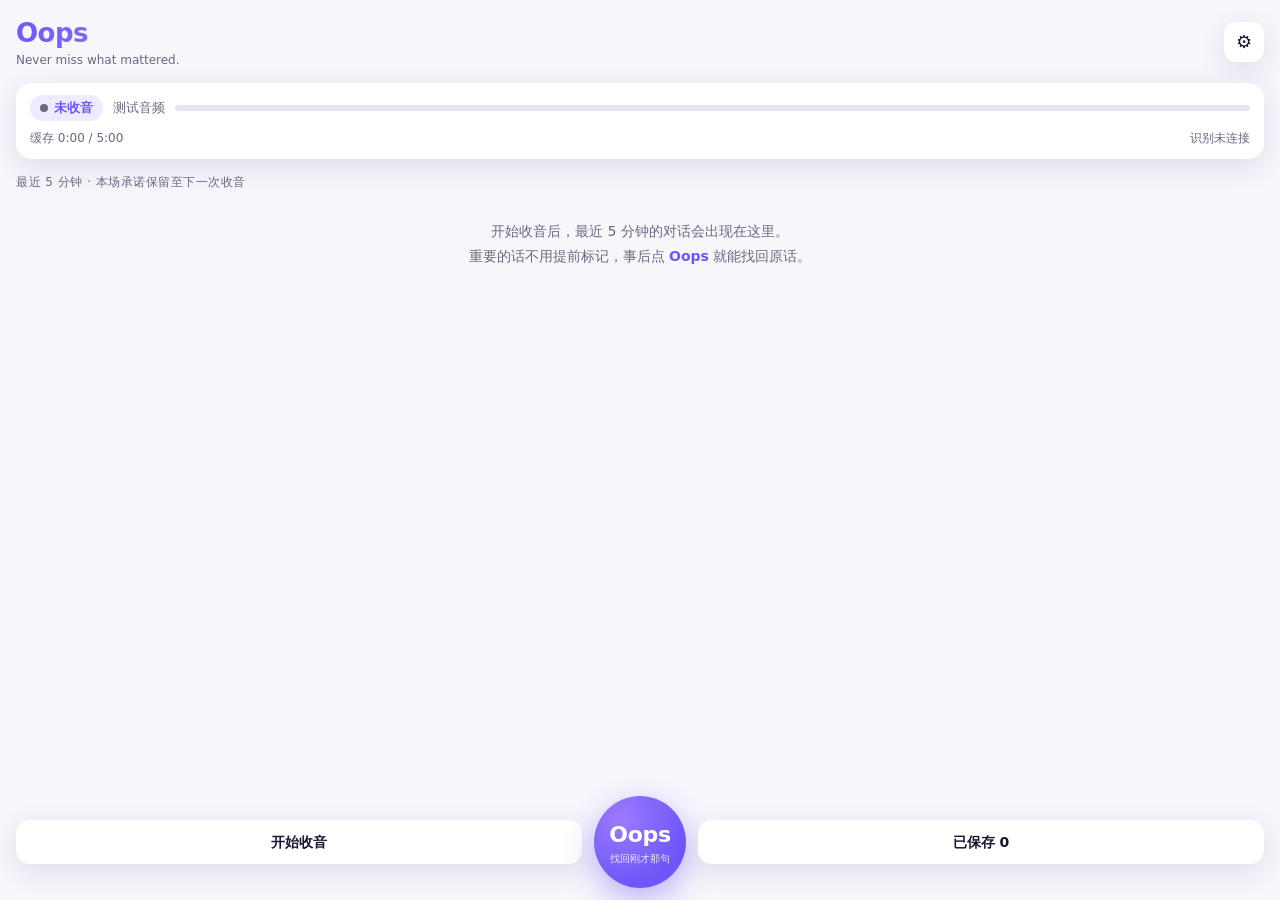
==== android/app/src/main/assets/web/index.html @ b8ffa4ed "feat: add Jev tags and session commitments with gated speaker splitting" ====
<!doctype html>
<html lang="zh-CN">
<head>
  <meta charset="utf-8">
  <meta name="viewport" content="width=device-width, initial-scale=1, viewport-fit=cover">
  <meta name="color-scheme" content="light dark">
  <title>Oops</title>
  <link rel="stylesheet" href="app.css">
</head>
<body>
  <header class="topbar">
    <div class="brand">
      <span class="logo">Oops</span>
      <span class="tagline">Never miss what mattered.</span>
    </div>
    <button class="icon-btn" id="btn-settings" aria-label="调试设置">⚙︎</button>
  </header>

  <section class="status" aria-live="polite">
    <div class="status-row">
      <span class="pill" id="pill"><span class="dot"></span><span id="capture-text">未收音</span></span>
      <span class="source" id="source-text"></span>
      <div class="meter" aria-hidden="true"><div id="level"></div></div>
    </div>
    <div class="status-meta">
      <span id="buffer-text">缓存 0:00 / 5:00</span>
      <span class="asr" id="asr-text">识别未连接</span>
    </div>
    <div class="gap-banner" id="gap-banner" hidden></div>
    <button class="chip" id="btn-commitments" hidden></button>
  </section>

  <main class="transcript" id="transcript">
    <p class="section-title">最近 5 分钟 · 本场承诺保留至下一次收音</p>
    <div class="empty" id="empty">
      开始收音后，最近 5 分钟的对话会出现在这里。<br>
      重要的话不用提前标记，事后点 <b>Oops</b> 就能找回原话。
    </div>
    <div class="pruned-note" id="pruned-note" hidden>更早的字幕已移出列表，本场承诺仍可查看</div>
    <ol id="lines"></ol>
    <div class="partial" id="partial"></div>
  </main>

  <footer class="dock">
    <button class="dock-btn" id="btn-capture">开始收音</button>
    <button class="oops-btn" id="btn-oops" aria-label="Oops，找回刚才那句"><span>Oops</span><small>找回刚才那句</small></button>
    <button class="dock-btn" id="btn-saved">已保存 <b id="saved-count">0</b></button>
  </footer>

  <div class="backdrop" id="backdrop" hidden></div>
  <section class="sheet" id="sheet" hidden aria-live="polite"></section>
  <div class="toast" id="toast" hidden></div>

  <script src="bridge-mock.js"></script>
  <script src="app.js"></script>
</body>
</html>
---- android/app/src/main/assets/web/app.css ----
.approx-segment { opacity: .65; }
.value-tag { white-space: nowrap; }
:root {
  --brand: #6e56f8;
  --brand-2: #9b7bff;
  --brand-soft: #efeaff;
  --bg: #f7f6fb;
  --card: #ffffff;
  --text: #1b1530;
  --muted: #6b6880;
  --line: #e7e4f0;
  --ok: #1f9d6b;
  --warn: #c7841a;
  --danger: #d6455d;
  --shadow: 0 8px 28px rgba(60, 40, 140, 0.12);
  --safe-top: 0px;
  --safe-bottom: 0px;
  color-scheme: light dark;
}

@media (prefers-color-scheme: dark) {
  :root:not([data-theme="light"]) {
    --brand: #8b76ff;
    --brand-2: #a993ff;
    --brand-soft: #2a2347;
    --bg: #0f0d17;
    --card: #1a1726;
    --text: #ecebf6;
    --muted: #9c98b0;
    --line: #2c2840;
    --shadow: 0 8px 28px rgba(0, 0, 0, 0.45);
  }
}

* { box-sizing: border-box; -webkit-tap-highlight-color: transparent; }
[hidden] { display: none !important; }

html, body { margin: 0; height: 100%; }

body {
  background: var(--bg);
  color: var(--text);
  font: 15px/1.5 system-ui, -apple-system, "PingFang SC", "Noto Sans CJK SC", "Noto Sans SC", sans-serif;
  display: flex;
  flex-direction: column;
  overflow: hidden;
}

button { font: inherit; color: inherit; border: 0; background: none; cursor: pointer; }
button:disabled { opacity: 0.45; cursor: default; }

/* ---- top ---------------------------------------------------------------- */

.topbar {
  padding: calc(var(--safe-top) + 14px) 16px 6px;
  display: flex;
  align-items: center;
  justify-content: space-between;
}
.brand { display: flex; flex-direction: column; }
.logo {
  font-size: 26px;
  font-weight: 800;
  letter-spacing: -0.5px;
  background: linear-gradient(120deg, var(--brand), var(--brand-2));
  -webkit-background-clip: text;
  background-clip: text;
  color: transparent;
}
.tagline { font-size: 12px; color: var(--muted); margin-top: -2px; }
.icon-btn {
  width: 40px; height: 40px; border-radius: 12px;
  display: grid; place-items: center;
  background: var(--card); box-shadow: var(--shadow);
  font-size: 18px;
}

.status {
  margin: 8px 16px 0;
  padding: 12px 14px;
  background: var(--card);
  border-radius: 16px;
  box-shadow: var(--shadow);
}
.status-row { display: flex; align-items: center; gap: 10px; }
.pill {
  display: inline-flex; align-items: center; gap: 6px;
  padding: 3px 10px; border-radius: 999px;
  background: var(--brand-soft); color: var(--brand);
  font-size: 13px; font-weight: 600; white-space: nowrap;
}
.pill .dot { width: 8px; height: 8px; border-radius: 50%; background: var(--muted); }
.pill.on .dot { background: var(--danger); animation: pulse 1.4s ease-in-out infinite; }
@keyframes pulse { 50% { opacity: 0.25; } }
.source { font-size: 13px; color: var(--muted); white-space: nowrap; overflow: hidden; text-overflow: ellipsis; }
.meter { flex: 1; height: 6px; border-radius: 3px; background: var(--line); overflow: hidden; min-width: 40px; }
.meter > div { height: 100%; width: 0; background: linear-gradient(90deg, var(--brand), var(--brand-2)); transition: width 0.25s; }
.status-meta { display: flex; justify-content: space-between; gap: 8px; margin-top: 8px; font-size: 12px; color: var(--muted); }
.asr.live { color: var(--ok); }
.asr.warn { color: var(--warn); }
.asr.bad { color: var(--danger); }
.gap-banner { margin-top: 8px; font-size: 12px; color: var(--warn); }

/* ---- transcript ---------------------------------------------------------- */

.transcript {
  flex: 1;
  overflow-y: auto;
  padding: 14px 16px 12px;
  -webkit-overflow-scrolling: touch;
}
.section-title { font-size: 12px; color: var(--muted); margin: 0 0 8px; letter-spacing: 0.5px; }
.empty {
  margin-top: 28px; text-align: center; color: var(--muted); font-size: 14px; line-height: 1.8;
}
.empty b { color: var(--brand); }
.pruned-note { font-size: 12px; color: var(--muted); text-align: center; margin: 4px 0 10px; }
#lines { list-style: none; margin: 0; padding: 0; }
#lines li {
  display: grid; grid-template-columns: 44px 1fr; gap: 8px;
  padding: 8px 0; border-bottom: 1px dashed var(--line);
  transition: background 0.6s;
}
#lines li.hit { background: var(--brand-soft); border-radius: 10px; }
#lines time { font-size: 12px; color: var(--muted); font-variant-numeric: tabular-nums; padding-top: 2px; }
.spk { display: inline-block; font-size: 11px; padding: 0 6px; margin-right: 4px; border-radius: 6px; background: var(--brand-soft); color: var(--brand); }
.partial { color: var(--muted); font-style: italic; padding: 8px 0 8px 52px; min-height: 1.5em; }

/* ---- dock ---------------------------------------------------------------- */

.dock {
  display: grid; grid-template-columns: 1fr auto 1fr; align-items: center; gap: 12px;
  padding: 10px 16px calc(var(--safe-bottom) + 12px);
  background: linear-gradient(180deg, transparent, var(--bg) 30%);
}
.dock-btn {
  height: 44px; border-radius: 14px; background: var(--card); box-shadow: var(--shadow);
  font-size: 14px; font-weight: 600; padding: 0 10px;
}
.dock-btn.stop { color: var(--danger); }
.oops-btn {
  width: 92px; height: 92px; border-radius: 50%;
  background: radial-gradient(circle at 30% 25%, var(--brand-2), var(--brand) 70%);
  color: #fff; box-shadow: 0 10px 30px rgba(110, 86, 248, 0.45);
  display: flex; flex-direction: column; align-items: center; justify-content: center;
  transition: transform 0.12s;
}
.oops-btn:active { transform: scale(0.94); }
.oops-btn span { font-size: 22px; font-weight: 800; letter-spacing: -0.3px; }
.oops-btn small { font-size: 10px; opacity: 0.85; }
.oops-btn.busy { animation: breathe 1.1s ease-in-out infinite; }
@keyframes breathe { 50% { box-shadow: 0 10px 40px rgba(110, 86, 248, 0.8); } }

/* ---- sheet --------------------------------------------------------------- */

.backdrop { position: fixed; inset: 0; background: rgba(15, 10, 35, 0.35); z-index: 10; }
.sheet {
  position: fixed; left: 0; right: 0; bottom: 0; z-index: 11;
  max-height: 86vh; overflow-y: auto;
  background: var(--card); border-radius: 22px 22px 0 0; box-shadow: var(--shadow);
  padding: 10px 18px calc(var(--safe-bottom) + 18px);
  animation: rise 0.22s ease-out;
}
@keyframes rise { from { transform: translateY(30%); opacity: 0; } }
.grabber { width: 40px; height: 4px; border-radius: 2px; background: var(--line); margin: 0 auto 10px; }
.sheet-head { display: flex; align-items: center; justify-content: space-between; margin-bottom: 8px; }
.kicker { font-size: 12px; font-weight: 700; letter-spacing: 1px; color: var(--brand); text-transform: uppercase; }
.close { width: 32px; height: 32px; border-radius: 50%; background: var(--bg); font-size: 16px; }
.quote { font-size: 19px; line-height: 1.55; font-weight: 600; margin: 4px 0 8px; }
.quote .ctx { color: var(--muted); font-weight: 500; }
.meta { font-size: 12px; color: var(--muted); display: flex; flex-wrap: wrap; gap: 4px 10px; }
.badge { padding: 0 6px; border-radius: 6px; border: 1px solid var(--line); }
.row { display: flex; flex-wrap: wrap; gap: 8px; margin: 14px 0 4px; }
.chip {
  height: 36px; padding: 0 14px; border-radius: 12px; background: var(--brand-soft); color: var(--brand);
  font-size: 14px; font-weight: 600;
}
.chip.ghost { background: transparent; border: 1px solid var(--line); color: var(--muted); }
.cands { display: flex; flex-direction: column; gap: 8px; margin: 10px 0 2px; }
.cand {
  display: grid; grid-template-columns: 18px 1fr; gap: 10px; align-items: start;
  padding: 10px 12px; border: 1px solid var(--line); border-radius: 14px; text-align: left;
}
.cand.on { border-color: var(--brand); background: var(--brand-soft); }
.cand .radio { width: 16px; height: 16px; border-radius: 50%; border: 2px solid var(--line); margin-top: 3px; }
.cand.on .radio { border: 5px solid var(--brand); }
.cand .t { font-size: 14px; }
.prob { height: 4px; border-radius: 2px; background: var(--line); margin-top: 6px; overflow: hidden; }
.prob > i { display: block; height: 100%; background: var(--brand); }
.actions { display: grid; grid-template-columns: 1fr 1fr 1.6fr; gap: 10px; margin-top: 18px; }
.actions.two { grid-template-columns: 1fr 2fr; }
.btn { height: 48px; border-radius: 14px; font-weight: 700; font-size: 15px; }
.btn.primary { background: linear-gradient(120deg, var(--brand), var(--brand-2)); color: #fff; }
.btn.secondary { background: var(--brand-soft); color: var(--brand); }
.btn.ghost { border: 1px solid var(--line); color: var(--muted); }
.footnote { margin-top: 12px; font-size: 11px; color: var(--muted); text-align: center; }
.center { text-align: center; padding: 24px 0 8px; }
.spinner {
  width: 34px; height: 34px; margin: 0 auto 12px; border-radius: 50%;
  border: 3px solid var(--brand-soft); border-top-color: var(--brand); animation: spin 0.8s linear infinite;
}
@keyframes spin { to { transform: rotate(360deg); } }

/* ---- forms --------------------------------------------------------------- */

.field { display: block; margin-top: 12px; }
.field > span { display: block; font-size: 12px; color: var(--muted); margin-bottom: 4px; }
.field input, .field select, .field textarea {
  width: 100%; font: inherit; color: var(--text);
  background: var(--bg); border: 1px solid var(--line); border-radius: 12px; padding: 10px 12px;
}
.field textarea { min-height: 64px; resize: vertical; }
.field small { display: block; margin-top: 4px; font-size: 12px; color: var(--muted); }
.evidence {
  display: flex; gap: 10px; align-items: flex-start;
  padding: 10px 12px; border-radius: 14px; background: var(--bg); font-size: 14px;
}
.evidence button { flex: none; width: 30px; height: 30px; border-radius: 50%; background: var(--brand-soft); color: var(--brand); }
.fine { font-size: 12px; color: var(--muted); margin: 12px 0 0; }
.success { font-size: 40px; color: var(--ok); }
.error-text { color: var(--danger); font-size: 13px; margin-top: 8px; }
.switch { display: flex; align-items: center; justify-content: space-between; gap: 12px; margin-top: 14px; font-size: 14px; }
.switch input { width: 20px; height: 20px; accent-color: var(--brand); }
.diag { font: 12px/1.6 ui-monospace, Menlo, monospace; color: var(--muted); white-space: pre-wrap; word-break: break-all; margin: 6px 0 0; }
.saved-item { padding: 10px 0; border-bottom: 1px dashed var(--line); }
.saved-item .meta { margin-top: 2px; }

/* ---- toast --------------------------------------------------------------- */

.toast {
  position: fixed; left: 50%; transform: translateX(-50%);
  bottom: calc(var(--safe-bottom) + 120px); z-index: 20;
  max-width: calc(100% - 32px);
  padding: 10px 16px; border-radius: 12px;
  background: rgba(27, 21, 48, 0.92); color: #fff; font-size: 14px;
}
.toast.bad { background: rgba(214, 69, 93, 0.95); }

/* Explicit preview override used by the development checklist. */
:root[data-theme="dark"] {
    --brand: #8b76ff;
    --brand-2: #a993ff;
    --brand-soft: #2a2347;
    --bg: #0f0d17;
    --card: #1a1726;
    --text: #ecebf6;
    --muted: #9c98b0;
    --line: #2c2840;
    --shadow: 0 8px 28px rgba(0, 0, 0, 0.45);
}
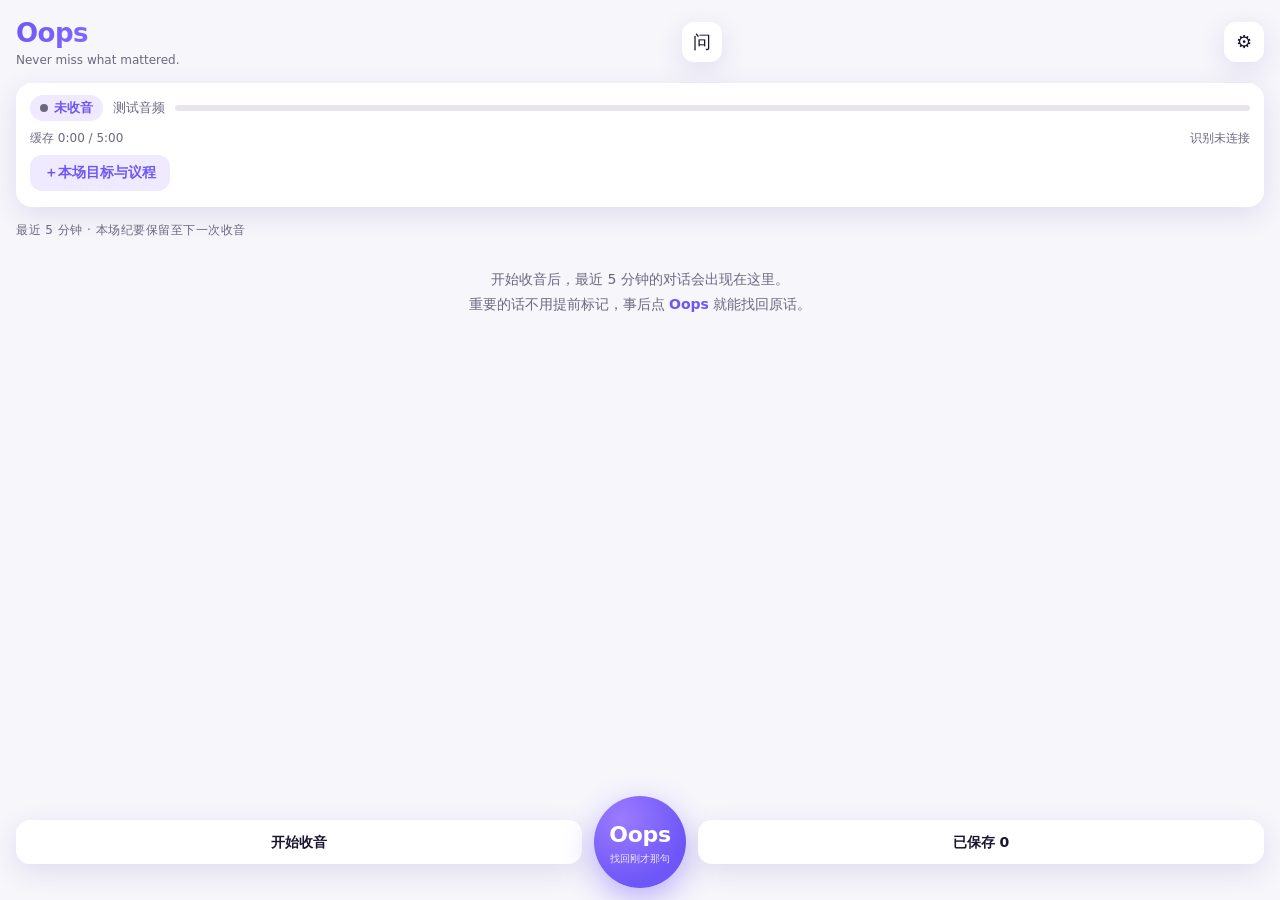
==== commit e9989fd4: "feat: add meeting digest questions notices and team text history" ====
--- a/android/app/src/main/assets/web/index.html
+++ b/android/app/src/main/assets/web/index.html
@@ -13,6 +13,7 @@
       <span class="logo">Oops</span>
       <span class="tagline">Never miss what mattered.</span>
     </div>
+    <button class="icon-btn" id="btn-ask" aria-label="问答">问</button>
     <button class="icon-btn" id="btn-settings" aria-label="调试设置">⚙︎</button>
   </header>
 
@@ -27,16 +28,19 @@
       <span class="asr" id="asr-text">识别未连接</span>
     </div>
     <div class="gap-banner" id="gap-banner" hidden></div>
-    <button class="chip" id="btn-commitments" hidden></button>
+    <div class="speaker-preview-status" id="speaker-preview-status" hidden></div>
+    <button class="chip" id="btn-agenda">＋本场目标与议程</button>
+    <span class="fine" id="agenda-note"></span><div class="fine" id="sync-note"></div>
+    <button class="chip" id="btn-commitments" hidden></button><button class="chip ghost" id="btn-notices" hidden></button>
   </section>
 
   <main class="transcript" id="transcript">
-    <p class="section-title">最近 5 分钟 · 本场承诺保留至下一次收音</p>
+    <p class="section-title">最近 5 分钟 · 本场纪要保留至下一次收音</p>
     <div class="empty" id="empty">
       开始收音后，最近 5 分钟的对话会出现在这里。<br>
       重要的话不用提前标记，事后点 <b>Oops</b> 就能找回原话。
     </div>
-    <div class="pruned-note" id="pruned-note" hidden>更早的字幕已移出列表，本场承诺仍可查看</div>
+    <div class="pruned-note" id="pruned-note" hidden>更早的字幕已移出列表，本场纪要仍可查看</div>
     <ol id="lines"></ol>
     <div class="partial" id="partial"></div>
   </main>
@@ -49,6 +53,7 @@
 
   <div class="backdrop" id="backdrop" hidden></div>
   <section class="sheet" id="sheet" hidden aria-live="polite"></section>
+  <div id="notices" aria-live="polite"></div>
   <div class="toast" id="toast" hidden></div>
 
   <script src="bridge-mock.js"></script>
--- a/android/app/src/main/assets/web/app.css
+++ b/android/app/src/main/assets/web/app.css
@@ -185,6 +185,15 @@
 .cand .radio { width: 16px; height: 16px; border-radius: 50%; border: 2px solid var(--line); margin-top: 3px; }
 .cand.on .radio { border: 5px solid var(--brand); }
 .cand .t { font-size: 14px; }
+.sheet[data-kind="voiceprint"] .cand { grid-template-columns: minmax(0, 1fr) auto; align-items: center; }
+.sheet[data-kind="voiceprint"] .actions.two { grid-template-columns: 1fr 1fr; }
+.sheet[data-kind="voiceprint"] .diag { font-size: 14px; line-height: 1.75; font-family: inherit; white-space: normal; word-break: normal; }
+.sheet[data-kind="voiceprint"] .section-title { margin: 16px 0 6px; font-size: 13px; font-weight: 700; }
+.spk.spk-status { color: var(--muted); background: var(--bg); border: 1px solid var(--line); }
+.speaker-preview-status { margin-top: 8px; color: var(--muted); font-size: 12px; }
+.preview-note { display: block; color: var(--muted); font-size: 11px; margin-bottom: 4px; }
+.preview-segment { display: block; margin: 4px 0; }
+.preview-overlap { border-left: 2px solid var(--muted); padding-left: 8px; }
 .prob { height: 4px; border-radius: 2px; background: var(--line); margin-top: 6px; overflow: hidden; }
 .prob > i { display: block; height: 100%; background: var(--brand); }
 .actions { display: grid; grid-template-columns: 1fr 1fr 1.6fr; gap: 10px; margin-top: 18px; }
@@ -248,3 +257,15 @@
     --line: #2c2840;
     --shadow: 0 8px 28px rgba(0, 0, 0, 0.45);
 }
+
+#notices { position: fixed; z-index: 30; top: calc(var(--safe-top) + 64px); left: 12px; right: 12px; pointer-events: none; }
+.notice-banner { background: var(--card); border: 1px solid var(--brand); border-radius: 16px; box-shadow: var(--shadow); padding: 12px; margin-bottom: 8px; pointer-events: auto; }
+.notice-banner p { font-size: 13px; margin: 4px 0 8px; white-space: pre-line; }
+.notice-banner .row { gap: 5px; }
+.notice-banner .chip { font-size: 12px; padding: 5px 9px; }
+#btn-agenda { display: block; max-width: 100%; overflow: hidden; text-overflow: ellipsis; white-space: nowrap; margin-top: 8px; }
+#sync-note { font-size: 11px; margin: 4px 0; }
+.cand .meta { white-space: normal; }
+.sheet[data-kind="commitments"] .cand,
+.sheet[data-kind="historyDigest"] .cand,
+.sheet[data-kind="history"] .cand { grid-template-columns: minmax(0, 1fr); gap: 4px; }
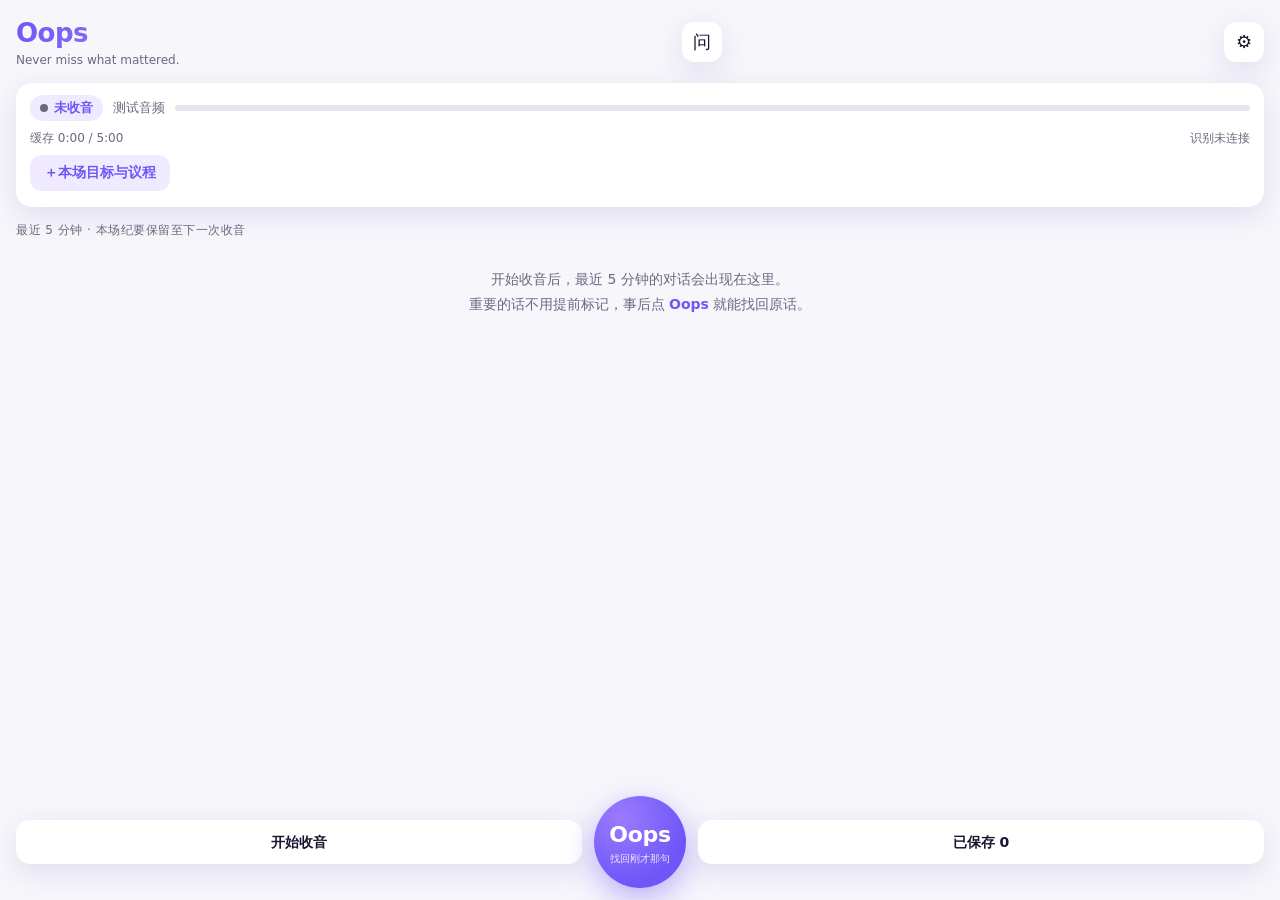
==== commit 94401158: "feat: wire split, task completion and recording into backend, app and H5 Backend tagging/draft/split" ====
--- a/android/app/src/main/assets/web/index.html
+++ b/android/app/src/main/assets/web/index.html
@@ -57,6 +57,7 @@
   <div class="toast" id="toast" hidden></div>
 
   <script src="bridge-mock.js"></script>
+  <script src="draft-state.js"></script>
   <script src="app.js"></script>
 </body>
 </html>
--- a/android/app/src/main/assets/web/app.css
+++ b/android/app/src/main/assets/web/app.css
@@ -1,4 +1,8 @@
 .approx-segment { opacity: .65; }
+.speaker-segment { display: block; margin: 4px 0; }
+.tier-A { color: #248253; }
+.owner-tier { font-weight: 600; margin: 8px 0; }
+.owner-candidates { display: flex; gap: 8px; flex-wrap: wrap; margin: 8px 0; }
 .value-tag { white-space: nowrap; }
 :root {
   --brand: #6e56f8;
@@ -190,6 +194,7 @@
 .sheet[data-kind="voiceprint"] .diag { font-size: 14px; line-height: 1.75; font-family: inherit; white-space: normal; word-break: normal; }
 .sheet[data-kind="voiceprint"] .section-title { margin: 16px 0 6px; font-size: 13px; font-weight: 700; }
 .spk.spk-status { color: var(--muted); background: var(--bg); border: 1px solid var(--line); }
+.spk.spk-hint { border-style: dashed; }
 .speaker-preview-status { margin-top: 8px; color: var(--muted); font-size: 12px; }
 .preview-note { display: block; color: var(--muted); font-size: 11px; margin-bottom: 4px; }
 .preview-segment { display: block; margin: 4px 0; }
@@ -269,3 +274,7 @@
 .sheet[data-kind="commitments"] .cand,
 .sheet[data-kind="historyDigest"] .cand,
 .sheet[data-kind="history"] .cand { grid-template-columns: minmax(0, 1fr); gap: 4px; }
+
+.task-context { margin: 6px 0 10px; padding: 8px 10px; border-left: 3px solid var(--brand); background: var(--bg); border-radius: 6px; }
+.task-context p { margin: 2px 0; }
+.warn-text { color: #b45309; font-size: 12px; margin: 2px 0; }
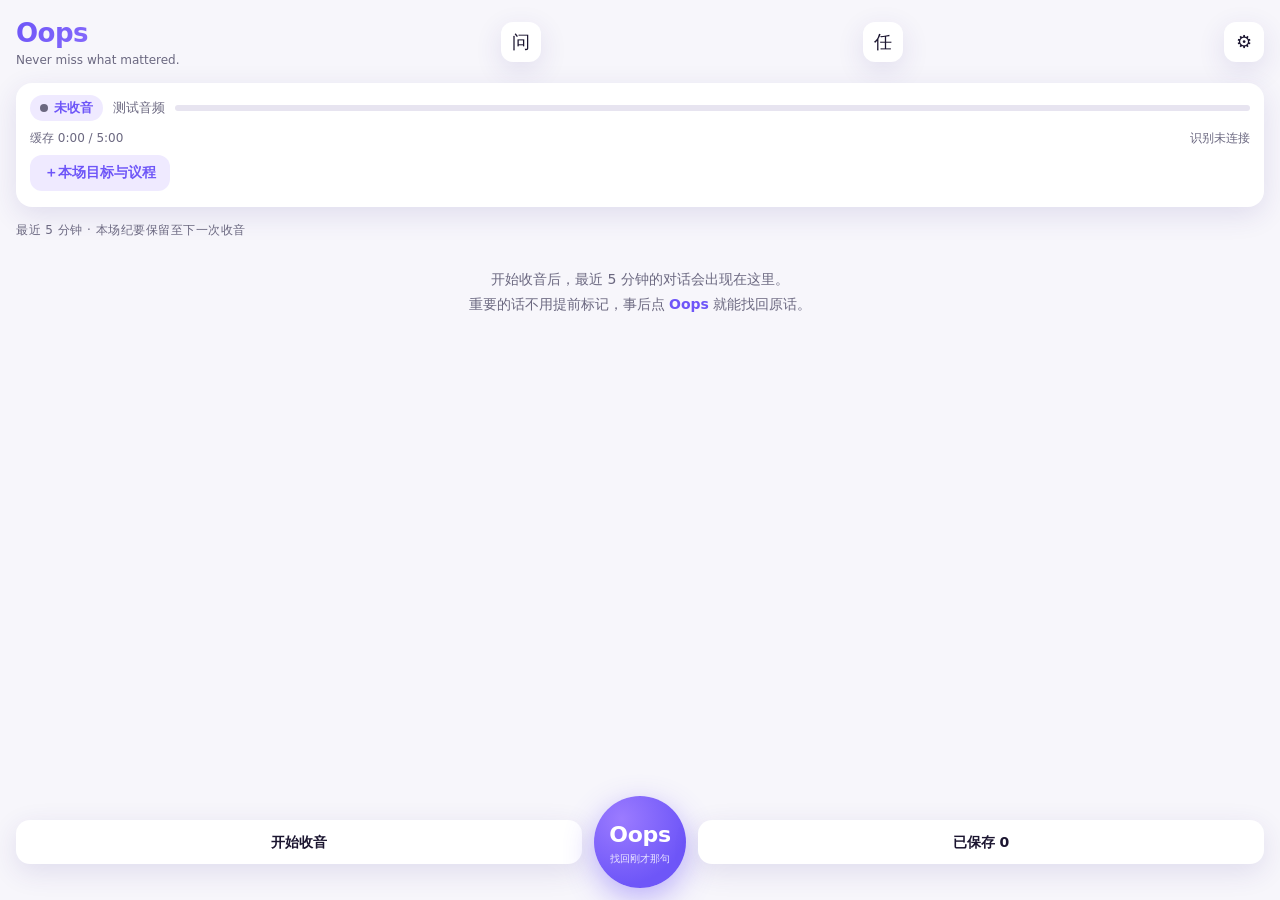
==== commit 7a30a7ea: "feat(app): correct who said a sentence, play archived audio, Feishu task list Tap a live line or a p" ====
--- a/android/app/src/main/assets/web/index.html
+++ b/android/app/src/main/assets/web/index.html
@@ -14,6 +14,7 @@
       <span class="tagline">Never miss what mattered.</span>
     </div>
     <button class="icon-btn" id="btn-ask" aria-label="问答">问</button>
+    <button class="icon-btn" id="btn-tasks" aria-label="任务">任</button>
     <button class="icon-btn" id="btn-settings" aria-label="调试设置">⚙︎</button>
   </header>
 
--- a/android/app/src/main/assets/web/app.css
+++ b/android/app/src/main/assets/web/app.css
@@ -278,3 +278,15 @@
 .task-context { margin: 6px 0 10px; padding: 8px 10px; border-left: 3px solid var(--brand); background: var(--bg); border-radius: 6px; }
 .task-context p { margin: 2px 0; }
 .warn-text { color: #b45309; font-size: 12px; margin: 2px 0; }
+
+/* who said it: a person's correction, the past meeting's transcript, tasks */
+.spk.spk-manual { background: var(--brand); color: #fff; }
+#lines li { cursor: pointer; }
+.cand.transcript-row { display: grid; grid-template-columns: auto minmax(0, 1fr); gap: 8px; align-items: start; }
+.transcript-row .row-text { all: unset; display: grid; gap: 2px; cursor: pointer; }
+.play-mini { border: 1px solid var(--line); background: transparent; color: var(--brand); border-radius: 50%; width: 28px; height: 28px; }
+.manual-name { color: var(--brand); font-weight: 600; }
+.sheet[data-kind="tasks"] .cand { grid-template-columns: minmax(0, 1fr); }
+.task-row > span { display: grid; gap: 2px; }
+.task-state.state-overdue { color: var(--danger); font-weight: 600; }
+.task-state.state-done { color: var(--muted); }
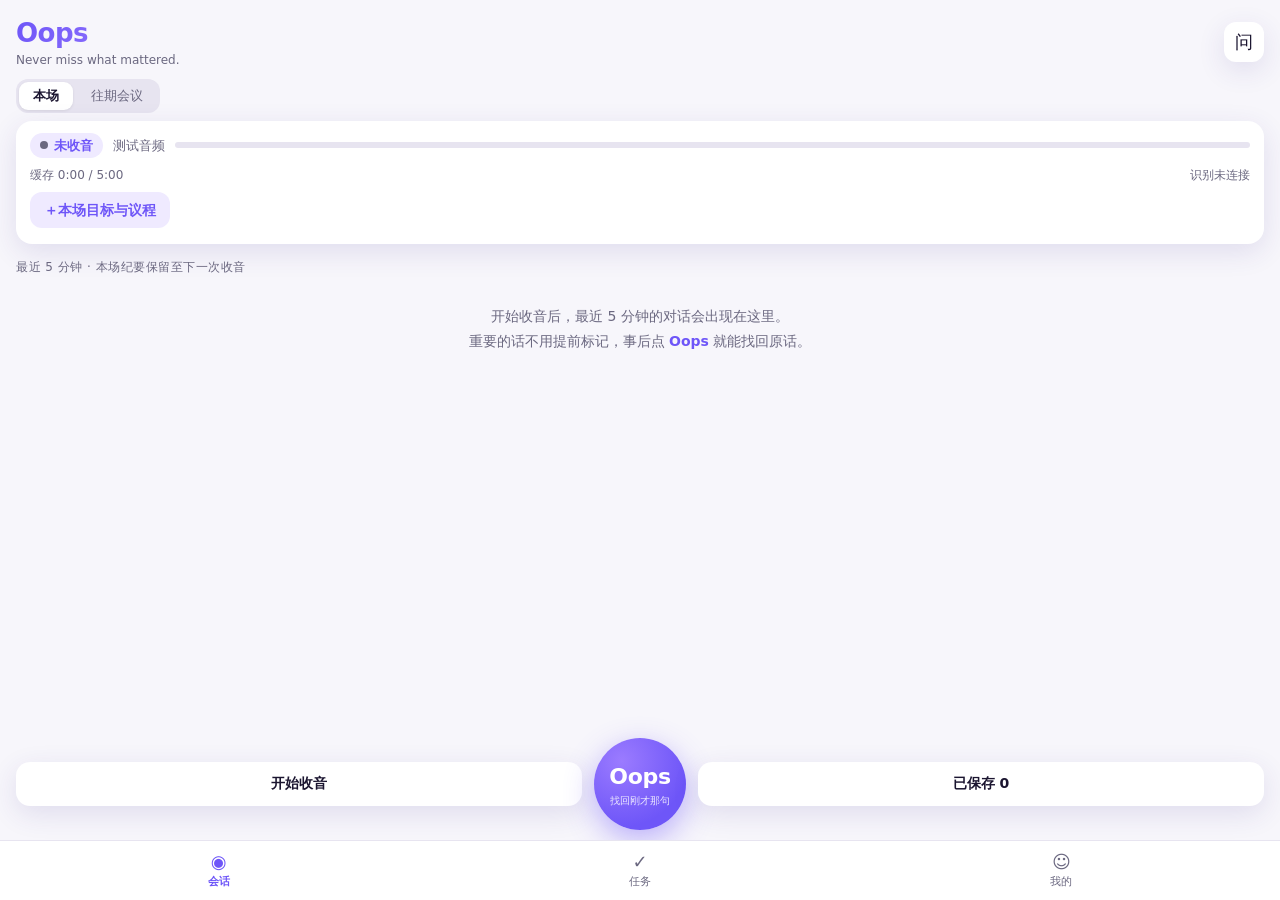
==== commit 4a80ed52: "feat(app): bottom tabs for session, tasks and me; past meetings as a pane 会话 keeps the live view and" ====
--- a/android/app/src/main/assets/web/index.html
+++ b/android/app/src/main/assets/web/index.html
@@ -14,10 +14,13 @@
       <span class="tagline">Never miss what mattered.</span>
     </div>
     <button class="icon-btn" id="btn-ask" aria-label="问答">问</button>
-    <button class="icon-btn" id="btn-tasks" aria-label="任务">任</button>
-    <button class="icon-btn" id="btn-settings" aria-label="调试设置">⚙︎</button>
   </header>
 
+  <div class="view" id="view-session">
+  <div class="seg" id="session-seg" role="tablist" aria-label="本场或往期">
+    <button class="on" data-pane="live" role="tab">本场</button><button data-pane="history" role="tab">往期会议</button>
+  </div>
+  <div class="pane" id="pane-live">
   <section class="status" aria-live="polite">
     <div class="status-row">
       <span class="pill" id="pill"><span class="dot"></span><span id="capture-text">未收音</span></span>
@@ -51,6 +54,17 @@
     <button class="oops-btn" id="btn-oops" aria-label="Oops，找回刚才那句"><span>Oops</span><small>找回刚才那句</small></button>
     <button class="dock-btn" id="btn-saved">已保存 <b id="saved-count">0</b></button>
   </footer>
+  </div>
+  <div class="pane page" id="pane-history" hidden></div>
+  </div>
+  <div class="view page" id="view-tasks" hidden></div>
+  <div class="view page" id="view-me" hidden></div>
+
+  <nav class="tabbar" id="tabbar" aria-label="主导航">
+    <button class="on" data-tab="session"><span class="tab-icon" aria-hidden="true">◉</span>会话</button>
+    <button data-tab="tasks"><span class="tab-icon" aria-hidden="true">✓</span>任务</button>
+    <button data-tab="me"><span class="tab-icon" aria-hidden="true">☺</span>我的</button>
+  </nav>
 
   <div class="backdrop" id="backdrop" hidden></div>
   <section class="sheet" id="sheet" hidden aria-live="polite"></section>
--- a/android/app/src/main/assets/web/app.css
+++ b/android/app/src/main/assets/web/app.css
@@ -134,7 +134,7 @@
 
 .dock {
   display: grid; grid-template-columns: 1fr auto 1fr; align-items: center; gap: 12px;
-  padding: 10px 16px calc(var(--safe-bottom) + 12px);
+  padding: 10px 16px 10px;
   background: linear-gradient(180deg, transparent, var(--bg) 30%);
 }
 .dock-btn {
@@ -243,7 +243,7 @@
 
 .toast {
   position: fixed; left: 50%; transform: translateX(-50%);
-  bottom: calc(var(--safe-bottom) + 120px); z-index: 20;
+  bottom: calc(var(--safe-bottom) + 176px); z-index: 20;
   max-width: calc(100% - 32px);
   padding: 10px 16px; border-radius: 12px;
   background: rgba(27, 21, 48, 0.92); color: #fff; font-size: 14px;
@@ -290,3 +290,22 @@
 .task-row > span { display: grid; gap: 2px; }
 .task-state.state-overdue { color: var(--danger); font-weight: 600; }
 .task-state.state-done { color: var(--muted); }
+
+/* ---- tabs: 会话 / 任务 / 我的 ------------------------------------------------- */
+.view, .pane { flex: 1; min-height: 0; display: flex; flex-direction: column; }
+.page { overflow-y: auto; padding: 12px 16px 16px; -webkit-overflow-scrolling: touch; }
+.page .cand { width: 100%; grid-template-columns: minmax(0, 1fr); gap: 4px; }
+.tabbar {
+  display: grid; grid-template-columns: repeat(3, 1fr);
+  padding: 6px 8px calc(var(--safe-bottom) + 6px);
+  background: var(--card); border-top: 1px solid var(--line);
+}
+.tabbar button { display: flex; flex-direction: column; align-items: center; gap: 1px; padding: 4px 0; font-size: 11px; color: var(--muted); }
+.tabbar .tab-icon { font-size: 18px; line-height: 1.2; }
+.tabbar button.on { color: var(--brand); font-weight: 600; }
+.seg { display: flex; gap: 4px; margin: 4px 16px 0; padding: 3px; border-radius: 12px; background: var(--line); align-self: flex-start; }
+.seg button { padding: 4px 14px; border-radius: 9px; font-size: 13px; color: var(--muted); }
+.seg button.on { background: var(--card); color: var(--text); font-weight: 600; box-shadow: 0 1px 3px rgba(0,0,0,.08); }
+.page-title { font-size: 20px; font-weight: 700; margin: 4px 0 10px; }
+.page .cands { display: grid; gap: 8px; }
+.page .grabber { display: none; }
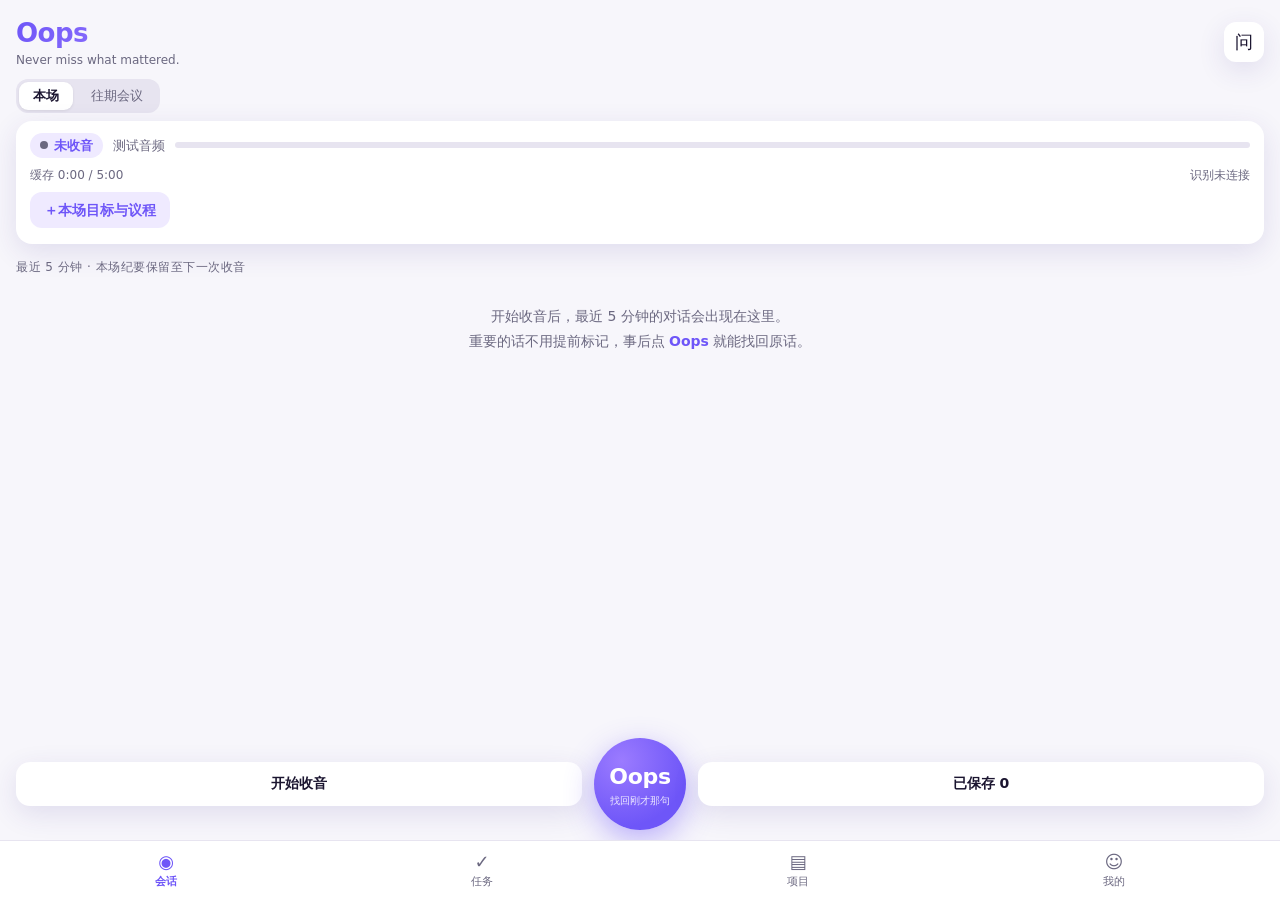
==== commit 19836b4a: "feat: project memory and project-scoped conflict notices Meetings can be put in a project during or " ====
--- a/android/app/src/main/assets/web/index.html
+++ b/android/app/src/main/assets/web/index.html
@@ -34,6 +34,7 @@
     <div class="gap-banner" id="gap-banner" hidden></div>
     <div class="speaker-preview-status" id="speaker-preview-status" hidden></div>
     <button class="chip" id="btn-agenda">＋本场目标与议程</button>
+    <button class="chip ghost" id="btn-project" hidden>＋所属项目</button>
     <span class="fine" id="agenda-note"></span><div class="fine" id="sync-note"></div>
     <button class="chip" id="btn-commitments" hidden></button><button class="chip ghost" id="btn-notices" hidden></button>
   </section>
@@ -58,11 +59,13 @@
   <div class="pane page" id="pane-history" hidden></div>
   </div>
   <div class="view page" id="view-tasks" hidden></div>
+  <div class="view page" id="view-projects" hidden></div>
   <div class="view page" id="view-me" hidden></div>
 
   <nav class="tabbar" id="tabbar" aria-label="主导航">
     <button class="on" data-tab="session"><span class="tab-icon" aria-hidden="true">◉</span>会话</button>
     <button data-tab="tasks"><span class="tab-icon" aria-hidden="true">✓</span>任务</button>
+    <button data-tab="projects"><span class="tab-icon" aria-hidden="true">▤</span>项目</button>
     <button data-tab="me"><span class="tab-icon" aria-hidden="true">☺</span>我的</button>
   </nav>
 
--- a/android/app/src/main/assets/web/app.css
+++ b/android/app/src/main/assets/web/app.css
@@ -296,7 +296,7 @@
 .page { overflow-y: auto; padding: 12px 16px 16px; -webkit-overflow-scrolling: touch; }
 .page .cand { width: 100%; grid-template-columns: minmax(0, 1fr); gap: 4px; }
 .tabbar {
-  display: grid; grid-template-columns: repeat(3, 1fr);
+  display: grid; grid-template-columns: repeat(4, 1fr);
   padding: 6px 8px calc(var(--safe-bottom) + 6px);
   background: var(--card); border-top: 1px solid var(--line);
 }
@@ -309,3 +309,5 @@
 .page-title { font-size: 20px; font-weight: 700; margin: 4px 0 10px; }
 .page .cands { display: grid; gap: 8px; }
 .page .grabber { display: none; }
+.decision-row .tag-kind { color: var(--brand); font-weight: 600; }
+.back-link { color: var(--brand); font-size: 14px; padding: 4px 0; align-self: flex-start; }
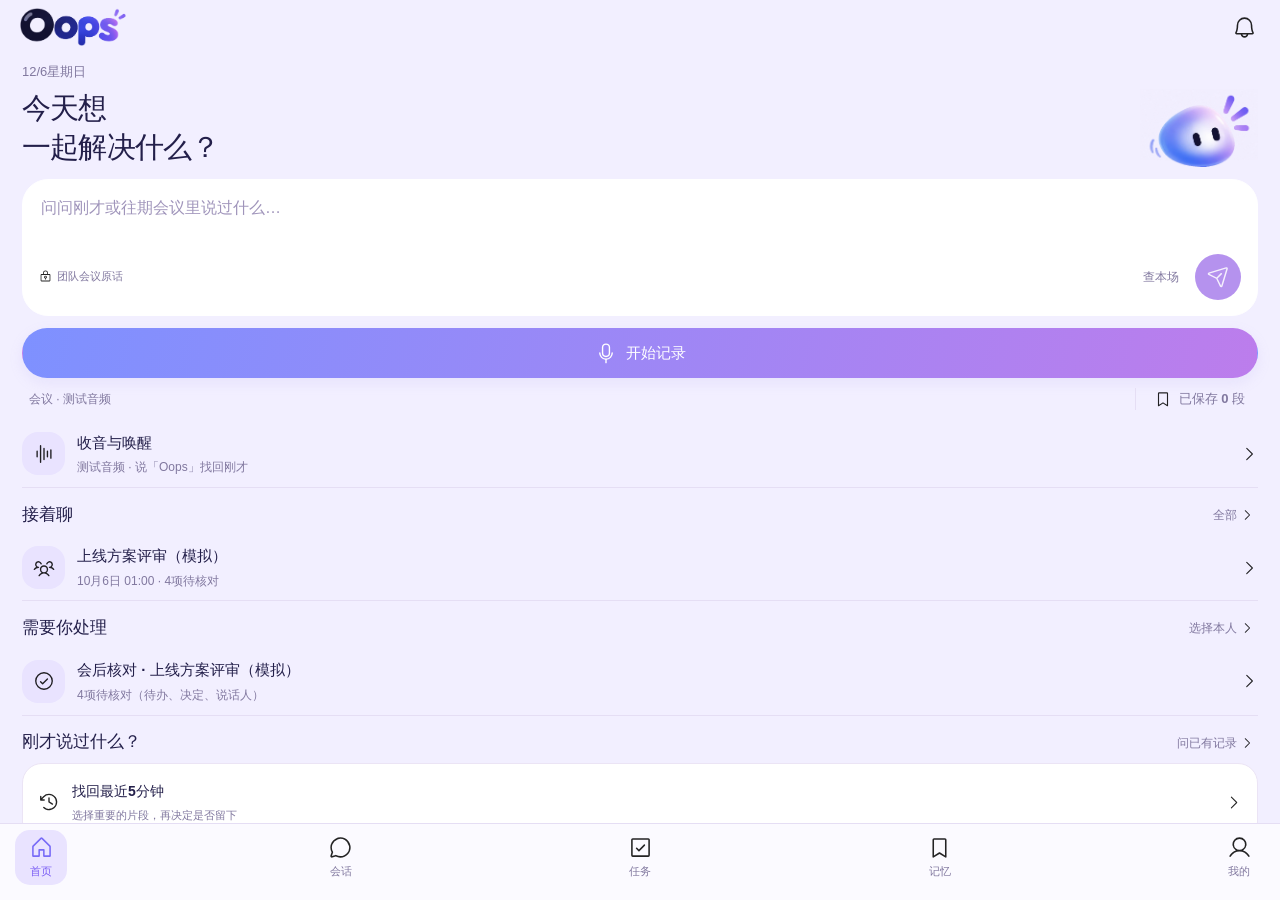
==== commit c499cfb9: "feat(app): rebuild the H5 pages on the design prototype's own stylesheet and markup Home, sessions, " ====
--- a/android/app/src/main/assets/web/index.html
+++ b/android/app/src/main/assets/web/index.html
@@ -3,76 +3,31 @@
 <head>
   <meta charset="utf-8">
   <meta name="viewport" content="width=device-width, initial-scale=1, viewport-fit=cover">
-  <meta name="color-scheme" content="light dark">
+  <meta name="color-scheme" content="light">
   <title>Oops</title>
+  <!-- proto.css is the design prototype's own stylesheet, used unchanged; app.css only adds what the prototype lacks. -->
+  <link rel="stylesheet" href="proto.css">
   <link rel="stylesheet" href="app.css">
 </head>
 <body>
-  <header class="topbar">
-    <div class="brand">
-      <span class="logo">Oops</span>
-      <span class="tagline">Never miss what mattered.</span>
-    </div>
-    <button class="icon-btn" id="btn-ask" aria-label="问答">问</button>
-  </header>
-
-  <div class="view" id="view-session">
-  <div class="seg" id="session-seg" role="tablist" aria-label="本场或往期">
-    <button class="on" data-pane="live" role="tab">本场</button><button data-pane="history" role="tab">往期会议</button>
+  <div class="oops-root" id="root" data-route="home">
+    <header class="app-header" id="hdr"></header>
+    <div class="session-fixed-tabs" id="tabs" hidden></div>
+    <section class="mobile-page oops-scroll" id="scroll">
+      <main class="screen-content" id="screen"></main>
+    </section>
+    <nav class="app-nav" id="nav" aria-label="主导航"></nav>
+    <aside class="recording-controls" id="rc" aria-label="当前记录控制" hidden></aside>
+    <div id="notices" aria-live="polite"></div>
+    <div class="sheet-overlay" id="backdrop" hidden></div>
+    <div class="bottom-sheet" id="sheet" role="dialog" hidden></div>
+    <div class="app-toast" id="toast" hidden></div>
   </div>
-  <div class="pane" id="pane-live">
-  <section class="status" aria-live="polite">
-    <div class="status-row">
-      <span class="pill" id="pill"><span class="dot"></span><span id="capture-text">未收音</span></span>
-      <span class="source" id="source-text"></span>
-      <div class="meter" aria-hidden="true"><div id="level"></div></div>
-    </div>
-    <div class="status-meta">
-      <span id="buffer-text">缓存 0:00 / 5:00</span>
-      <span class="asr" id="asr-text">识别未连接</span>
-    </div>
-    <div class="gap-banner" id="gap-banner" hidden></div>
-    <div class="speaker-preview-status" id="speaker-preview-status" hidden></div>
-    <button class="chip" id="btn-agenda">＋本场目标与议程</button>
-    <button class="chip ghost" id="btn-project" hidden>＋所属项目</button>
-    <span class="fine" id="agenda-note"></span><div class="fine" id="sync-note"></div>
-    <button class="chip" id="btn-commitments" hidden></button><button class="chip ghost" id="btn-notices" hidden></button>
-  </section>
-
-  <main class="transcript" id="transcript">
-    <p class="section-title">最近 5 分钟 · 本场纪要保留至下一次收音</p>
-    <div class="empty" id="empty">
-      开始收音后，最近 5 分钟的对话会出现在这里。<br>
-      重要的话不用提前标记，事后点 <b>Oops</b> 就能找回原话。
-    </div>
-    <div class="pruned-note" id="pruned-note" hidden>更早的字幕已移出列表，本场纪要仍可查看</div>
-    <ol id="lines"></ol>
-    <div class="partial" id="partial"></div>
-  </main>
-
-  <footer class="dock">
-    <button class="dock-btn" id="btn-capture">开始收音</button>
-    <button class="oops-btn" id="btn-oops" aria-label="Oops，找回刚才那句"><span>Oops</span><small>找回刚才那句</small></button>
-    <button class="dock-btn" id="btn-saved">已保存 <b id="saved-count">0</b></button>
-  </footer>
+  <!-- The live transcript is appended to one sentence at a time; it lives here and is moved into the page that shows it. -->
+  <div id="holder" hidden>
+    <div id="lines"></div>
+    <p class="meta live-partial" id="partial"></p>
   </div>
-  <div class="pane page" id="pane-history" hidden></div>
-  </div>
-  <div class="view page" id="view-tasks" hidden></div>
-  <div class="view page" id="view-projects" hidden></div>
-  <div class="view page" id="view-me" hidden></div>
-
-  <nav class="tabbar" id="tabbar" aria-label="主导航">
-    <button class="on" data-tab="session"><span class="tab-icon" aria-hidden="true">◉</span>会话</button>
-    <button data-tab="tasks"><span class="tab-icon" aria-hidden="true">✓</span>任务</button>
-    <button data-tab="projects"><span class="tab-icon" aria-hidden="true">▤</span>项目</button>
-    <button data-tab="me"><span class="tab-icon" aria-hidden="true">☺</span>我的</button>
-  </nav>
-
-  <div class="backdrop" id="backdrop" hidden></div>
-  <section class="sheet" id="sheet" hidden aria-live="polite"></section>
-  <div id="notices" aria-live="polite"></div>
-  <div class="toast" id="toast" hidden></div>
 
   <script src="bridge-mock.js"></script>
   <script src="draft-state.js"></script>
--- a/android/app/src/main/assets/web/proto.css
+++ b/android/app/src/main/assets/web/proto.css
@@ -0,0 +1 @@
+@font-face{font-family:Roboto;font-style:normal;font-display:swap;font-weight:500;src:url(fonts/roboto-latin-500-normal-7RbcRiD8.woff2)format("woff2"),url(fonts/roboto-latin-500-normal-DQZyH_nt.woff)format("woff")}.task-communication .communication-copy{white-space:pre-wrap;overflow-wrap:anywhere;line-height:1.65}.communication-stale{background:#fffbf2;border-color:#e8c686;flex-direction:column;gap:10px;display:flex}.communication-stale p{margin:0;line-height:1.6}.communication-bound,.communication-resource{flex-direction:column;gap:8px;padding:12px 0;display:flex}.communication-bound+.communication-bound,.communication-resource+.communication-resource{border-top:1px solid #eee9f3}.task-communication details summary{color:#7552b8;cursor:pointer;padding:6px 0;font-size:13px}.task-communication details p{background:#faf8fd;border-radius:10px;margin:6px 0;padding:12px;font-size:14px}.task-list .section-title>.button{flex:none;width:auto;padding:0 12px}.task-search-row{align-items:center;gap:9px;display:flex}.task-search-row .search-input{flex:1;min-width:0}.task-filter-button{color:#625784;background:#faf9ff;border:1px solid #ebe7f6;border-radius:14px;flex:none;justify-content:center;align-items:center;gap:4px;min-height:44px;padding:0 10px;font-size:12px;display:flex}.task-group{gap:10px}.task-group>.section-title{margin-top:5px}.task-group>.section-title h2{font-size:15px}.task-list-card{text-align:left;gap:9px;padding:16px}.task-list-card h3{margin:0;font-size:17px;line-height:1.4}.task-list-card>.section-title{margin:0}.task-card-next{color:#6b57b5;border-top:1px solid #f0edf8;align-items:flex-start;gap:7px;padding-top:10px;font-size:13px;font-weight:600;display:flex}.task-card-next .icon{flex:none;margin-top:1px}.task-assistant-line{align-items:center;gap:5px;margin:0;display:flex}.task-hero h1,.task-hero h2{margin:4px 0;line-height:1.4}.task-hero>p{margin:5px 0}.task-facts{grid-template-columns:minmax(0,1fr) minmax(0,1.4fr);gap:12px;padding:14px 0 6px;display:grid}.task-facts span{flex-direction:column;gap:5px;display:flex}.task-facts small{color:#8b829e;font-size:11px}.task-facts strong{overflow-wrap:anywhere;font-size:14px}.task-primary-actions{align-items:center;gap:8px;width:100%;display:flex}.task-primary-actions>.button{flex:1;min-width:0;min-height:48px}.task-more-button{background:#f5f1ff;border:1px solid #e9e2fa;border-radius:15px;flex:none;justify-content:center;align-items:center;width:46px;height:48px;display:flex}.task-tab-bar{background:#fff;width:100%;padding:8px 18px 10px}.task-tab-bar .segmented{width:100%;margin:0}.task-body{white-space:pre-wrap;overflow-wrap:anywhere;font-size:14px;line-height:1.7}.task-criterion{gap:7px;margin:9px 0;font-size:13px;line-height:1.6;display:flex}.task-criterion .icon{flex:none;margin-top:2px}.task-last-activity{padding:0 3px;line-height:1.6}.task-inquiry-summary{border-top:1px solid #f0edf6;padding:10px 0}.task-inquiry-summary>p{margin:7px 0;font-size:14px;line-height:1.6}.task-inquiry-summary:first-of-type{border-top:0}.task-resource-choice{border-bottom:1px solid #f0edf6;padding:8px 0}.task-resource-choice:last-child{border-bottom:0}.task-resource-choice .meta{margin:2px 0 8px;padding-left:30px;line-height:1.6}.task-source-preview{white-space:pre-wrap;color:#75698a;margin:8px 0 12px;padding-left:30px;font-size:13px;line-height:1.6}.task-artifact-card{gap:8px}.task-artifact-card h3{margin:3px 0;font-size:16px;line-height:1.5}.task-artifact-excerpt{white-space:pre-wrap;color:#8b7e9e;margin:0;font-size:13px;line-height:1.65}.task-artifact-card .list-row{border-bottom:0;padding-left:0;padding-right:0}.task-artifact-card .check-row{border-top:1px solid #f1edf8;padding-top:11px}.task-diff{padding:13px 10px}.task-diff-line{white-space:pre-wrap;overflow-wrap:anywhere;border-radius:5px;gap:6px;margin:0;padding:6px 8px;font-size:12px;line-height:1.65;display:flex}.task-diff-line.added{color:#357553;background:#edf8f2}.task-diff-line.removed{color:#ad4964;background:#fff0f3}.task-diff-line.unchanged{color:#8c8199}.task-diff-marker{flex:none;width:9px;font-weight:700}.task-diff-title{margin:4px 8px 12px;font-size:12px;line-height:1.5}.task-setup>.section-title{margin-top:3px}.task-detail-content>.card .section-title h2{font-size:16px}.voice-identity .vi-hero{background:linear-gradient(125deg,#ede8ff,#fff7fa)}.vi-heading{flex-wrap:wrap;justify-content:space-between;align-items:center;gap:10px;display:flex}.vi-hero-icon{background:#fff9;border-radius:15px;justify-content:center;align-items:center;width:46px;height:46px;display:flex}.voice-identity h2{margin:14px 0 8px}.voice-identity p,.vi-subject-picker .meta{overflow-wrap:anywhere;line-height:1.65}.vi-waveform{justify-content:center;align-items:center;gap:5px;height:68px;margin:9px 0;display:flex}.vi-waveform span{opacity:.75;background:linear-gradient(#a48af7,#7556d9);border-radius:6px;width:5px;display:block}.vi-waveform.active span{animation:.8s ease-in-out infinite alternate vi-pulse}.vi-sample-meta{color:#8d819f;flex-wrap:wrap;justify-content:space-between;gap:10px;font-size:12px;display:flex}.vi-person{align-items:center;gap:10px;margin:17px 0;display:flex}.vi-person .meta{margin:4px 0}.vi-small-actions{justify-content:flex-end;gap:5px;margin-top:7px;display:flex}.vi-small-actions .button{width:auto;min-height:34px;padding:6px 8px;font-size:12px}.vi-capture{text-align:center;background:#f8f5ff!important}.vi-capture h3{margin:5px 0 12px}.vi-confidence{margin:16px 0}.vi-confidence>div:first-child{color:#796992;justify-content:space-between;gap:10px;font-size:13px;display:flex}.vi-confidence strong{color:#7651d5}.vi-confidence-track{background:#eee8f9;border-radius:10px;height:7px;margin-top:8px;overflow:hidden}.vi-confidence-track span{background:#9776ed;border-radius:10px;height:100%;display:block}.vi-result .button{margin-top:9px}.vi-subject-picker .badge{align-self:flex-start}@keyframes vi-pulse{to{opacity:.45;transform:scaleY(.5)}}@media (prefers-reduced-motion:reduce){.vi-waveform.active span{animation:none}}.memory-settings .card h3{margin:10px 0 7px}.ms-quick-grid{grid-template-columns:repeat(4,1fr);gap:9px;display:grid}.ms-quick-grid button{color:#231f4a;background:#fff;border:0;border-radius:18px;flex-direction:column;justify-content:center;align-items:center;gap:9px;min-height:84px;font-size:13px;font-weight:600;display:flex;box-shadow:0 4px 20px #231f4a05}.ms-pending{background:linear-gradient(125deg,#eee8ff,#fff7fa)!important}.ms-card-heading{justify-content:space-between;align-items:center;gap:10px;display:flex}.ms-preview{-webkit-line-clamp:2;color:#706987;-webkit-box-orient:vertical;margin:0;font-size:14px;line-height:1.6;display:-webkit-box;overflow:hidden}.ms-full-copy{white-space:pre-wrap;overflow-wrap:anywhere;line-height:1.8}.ms-tag-list{flex-wrap:wrap;gap:7px;margin:12px 0;display:flex}.ms-person-head{align-items:center;gap:13px;margin-bottom:12px;display:flex}.ms-person-head h2,.ms-person-head h3,.ms-person-head p{margin:3px 0}.ms-profile{background:linear-gradient(120deg,#ede6ff,#fff6f4)!important}.ms-space{color:#554781;background:#fff9;border:0;border-radius:12px;align-items:center;gap:8px;padding:9px 12px;font-size:13px;display:inline-flex}.ms-center{text-align:center}.ms-steps{justify-content:space-between;gap:7px;font-size:11px;display:flex}.ms-steps span{color:#9a93ac;text-align:center;background:#f2eff7;border-radius:10px;flex:1;padding:9px 6px}.ms-steps .active{color:#795cf4;background:#e9e1ff}.ms-voice-card{text-align:center;padding:28px!important}.ms-voice-card .icon{margin:5px auto 12px;display:block}.ms-pet{object-fit:contain;width:110px;height:110px}.ms-member{border-bottom:1px solid #f0ecf8;padding:15px 0}.ms-member:last-child{border-bottom:0}.ms-inline-action{border-bottom:1px solid #f0ecf8;justify-content:space-between;align-items:center;gap:10px;padding:12px 0;display:flex}.ms-inline-action>div{overflow-wrap:anywhere;min-width:0}.ms-inline-action>.button{flex:none;width:auto;min-height:38px;padding:8px 10px}.ms-inline-action .meta{margin:5px 0}.ms-today-people{text-align:left;background:linear-gradient(125deg,#ede8ff,#fff7fa)!important}.ms-today-people h3{margin:12px 0 5px!important}.ms-today-people .meta{margin:5px 0;line-height:1.6}.ms-today-icon{background:#fff9;border-radius:12px;justify-content:center;align-items:center;width:38px;height:38px;display:flex}.ms-person-context{gap:12px}.ms-person-stats .stat-grid{margin-bottom:14px}.ms-person-stats .stat span{font-size:12px}.ms-last-contact{color:#62587f;align-items:center;gap:7px;font-size:13px;line-height:1.5;display:flex}.ms-person-stats>.meta{color:#8e85a2;margin:8px 0 0;font-size:11px}.ms-topic-quote{white-space:pre-wrap;overflow-wrap:anywhere;margin:12px 0;font-size:14px;line-height:1.8}.ms-person-topic .source-link{margin-top:8px}.ms-review-progress{flex-wrap:wrap;justify-content:space-between;align-items:center;gap:12px;display:flex}.ms-review-finished{flex-direction:column;gap:12px;display:flex}.ms-source-stack{gap:8px}.ms-source-quote{background:#f8f5ff;border-left:3px solid #d9ccff;border-radius:0 10px 10px 0;padding:10px 12px}.ms-source-quote p{white-space:pre-wrap;overflow-wrap:anywhere;margin:7px 0;line-height:1.7}.ms-profile-focus{color:#554781;margin:12px 0;font-size:14px;line-height:1.6}.sessions-feature h2{letter-spacing:-.5px;margin:0;font-size:22px}.sessions-feature h3{margin:12px 0 7px;font-size:17px}.session-list-item{position:relative}.session-list-item .card{text-align:left;width:100%;padding-bottom:18px}.session-more{background:0 0;border:0;padding:6px;position:absolute;top:13px;right:13px}.session-card-top{align-items:center;gap:10px;padding-right:28px;display:flex}.session-kind,.session-material-icon{align-items:center;gap:8px;display:flex}.session-kind{background:#f0ebff;border-radius:13px;justify-content:center;width:38px;height:38px}.session-preview{color:#6e6880;margin:8px 0 16px;font-size:13px;line-height:1.55}.session-card-bottom{color:#958baf;justify-content:space-between;font-size:11px;display:flex}.session-heading{justify-content:space-between;align-items:flex-start;gap:8px;display:flex}.session-heading h2{font-size:22px;line-height:1.35}.session-heading .meta{margin-top:5px}.session-view-switch{background:#f3f0f8;border-radius:12px;gap:3px;padding:3px;display:flex}.session-view-switch button{color:#8f869e;background:0 0;border:none;border-radius:9px;flex:1;justify-content:center;align-items:center;gap:5px;padding:9px 5px;font-size:12px;display:flex}.session-view-switch button.selected{color:#7751d8;background:#fff;box-shadow:0 2px 8px #40305a0b}.session-recording{background:#f7f2ff;border:1px solid #e8dcfb;border-radius:17px;align-items:center;gap:10px;padding:14px;display:flex}.session-recording strong{font-size:13px;display:block}.session-recording small{color:#9686ae;margin-top:4px;font-size:10px;display:block}.session-recording .button{flex-shrink:0;width:auto;margin-left:auto}.recording-dot{background:#8a5fe3;border-radius:50%;flex-shrink:0;width:9px;height:9px;animation:1.8s infinite session-pulse;box-shadow:0 0 0 5px #8a5fe314}.recording-dot.paused{background:#a9a0b8;animation:none}@keyframes session-pulse{50%{box-shadow:0 0 0 8px #8a5fe308}}.session-transcript{text-align:left;border:1px solid #eee8f5}.session-transcript.highlighted{background:#f4efff;border-color:#9268e8;box-shadow:0 0 0 2px #946ce218}.session-speaker{align-items:center;gap:7px;font-size:12px;display:flex}.session-speaker .avatar{width:25px;height:25px;font-size:11px}.session-speaker>span:not(.avatar):not(.badge){color:#a79bb7;margin-left:auto;font-size:10px}.session-transcript p{color:#514760;margin:11px 0 0;font-size:14px;line-height:1.7}.session-playback{align-items:center;gap:9px;display:flex}.session-playback>.button{flex:1}.session-playback>button:last-child{color:#77668f;background:#fff;border:1px solid #e5dfee;border-radius:10px;height:40px;padding:0 10px;font-size:12px}.session-warning{background:#fff9ee!important;border:1px solid #f5e0be!important}.session-warning p{color:#a88145;font-size:13px}.session-task-top{justify-content:space-between;align-items:center;gap:10px;display:flex}.session-task-top h3{margin:0;font-size:15px}.session-status-pair{gap:8px;margin-top:14px;display:flex}.session-status-pair span{color:#806d9b;background:#f4effa;border-radius:7px;padding:6px 8px;font-size:10px}.session-summary-line{color:#5b4d6e;gap:10px;font-size:13px;line-height:1.8;display:flex}.session-summary-line>span{color:#9f87c9;font-variant-numeric:tabular-nums}.session-preserve{white-space:pre-wrap;overflow-wrap:anywhere;font-size:13px;line-height:1.8}.session-agenda-row{text-align:left;background:#fff;border:1px solid #eee7f6;border-radius:14px;align-items:center;gap:10px;padding:14px 12px;display:flex}.session-agenda-row>span{color:#987bc7;background:#f5f0fc;border-radius:50%;flex-shrink:0;place-items:center;width:26px;height:26px;font-size:12px;display:grid}.session-agenda-row strong{flex:1;font-size:13px;font-weight:500}.session-agenda-row.current{background:#faf7ff;border-color:#bba1ec}.session-map{background:radial-gradient(#dccfea 1px,#0000 1px) 0 0/13px 13px,#fbf8ff;border-radius:22px;flex-direction:column;gap:15px;padding:24px 16px;display:flex}.map-center{color:#fff;text-align:center;background:#8e65da;border-radius:17px;align-self:center;max-width:92%;padding:16px;font-weight:600}.map-branch,.map-material{text-align:left;color:#77618e;background:#fff;border:1px solid #e0d3f3;border-radius:12px;align-items:center;gap:8px;margin-left:25px;padding:12px;font-size:12px;display:flex}.map-branch>span{color:#a48bc4;width:20px}.map-material{background:#f3edf9;margin-left:45px}.session-recall-hero{text-align:center;background:linear-gradient(145deg,#f5efff,#fdfbff);border-radius:24px;padding:18px 14px}.session-recall-hero h2{margin:13px 0 8px;font-size:23px}.session-recall-hero p{color:#a18bbd;font-size:12px}.session-recall-choice{background:#fff;border:1px solid #eadff3;border-radius:16px;padding:12px 16px}.session-recall-choice p{color:#665774;margin:8px 0 4px;font-size:14px;line-height:1.7}.session-timer{background:linear-gradient(145deg,#faf6ff,#fff);border:1px solid #ece2fa}.session-timer .section-title{margin:0}.session-timer-clock{color:#8460ca;letter-spacing:1px;font-variant-numeric:tabular-nums;margin:12px 0 8px;font-size:35px;display:block}.session-timer.session-warning .session-timer-clock{color:#b5853c}.session-feedback{background:#fbf8ff;flex-direction:column;gap:12px;display:flex}.session-feedback p{margin:0;font-size:13px;line-height:1.7}.session-quickstart{gap:18px}.session-start-heading{padding:9px 4px 0}.session-start-heading>.icon{background:#e9e1fb;border-radius:20px;width:56px;height:56px;margin-bottom:14px;padding:12px}.session-start-heading h2{font-size:25px;line-height:1.45}.session-start-heading p{margin:7px 0 0;font-size:13px}.session-kind-grid{grid-template-columns:repeat(2,minmax(0,1fr));gap:10px;display:grid}.session-kind-grid>button{text-align:left;background:#fff;border:1px solid #e5def4;border-radius:19px;flex-direction:column;gap:8px;min-height:126px;padding:16px 14px;display:flex}.session-kind-grid>button.selected{background:#f4efff;border-color:#aa8ddd;box-shadow:inset 0 0 0 1px #ceb9ef}.session-kind-grid strong{font-size:15px}.session-kind-grid small{color:#9080a7;font-size:11px}.session-start-scope{color:#81709b;flex-wrap:wrap;gap:12px;font-size:11px;display:flex}.session-start-scope>span{align-items:center;gap:5px;display:flex}.session-active-card{background:#f7f3ff;flex-direction:column;gap:10px;display:flex}.session-active-card h3,.session-prepare{margin:0}.session-live-overview{background:#fff;border:1px solid #ece4f7;border-radius:19px;padding:0 13px}.session-live-overview .list-row{min-height:66px;padding:12px 0}.session-live-overview .list-row:last-child{border-bottom:0}.session-live-overview .row-icon{border-radius:12px;width:34px;height:34px}.session-live-overview .row-copy strong{font-size:13px}.session-live-overview .row-copy small{font-size:10px}.session-review{gap:14px}.session-review-intro h3{margin:12px 0;font-size:17px}.session-review-intro .stat-grid{margin-top:14px}.session-review .stat{padding:11px 5px}.session-review .list-row{padding-top:5px}.session-list-search{align-items:center;gap:9px;display:flex}.session-list-search .search-input{flex:1;min-width:0}.session-filter-button{background:#fff;border:1px solid #e8e0f2;border-radius:13px;flex-shrink:0;place-items:center;width:44px;min-height:44px;display:grid;position:relative}.session-filter-button b{color:#fff;background:#795cf4;border-radius:9px;padding:2px 5px;font-size:10px;position:absolute;top:-3px;right:-3px}.session-list-secondary{color:#8c819b;justify-content:space-between;align-items:center;gap:8px;font-size:12px;display:flex}.session-list-secondary button{color:#796c90;background:0 0;border:none;align-items:center;gap:6px;min-height:36px;padding:6px 0;font-size:12px;display:flex}.session-filter-summary{color:#77658d;background:#f5f1fc;border-radius:11px;justify-content:space-between;align-items:center;gap:8px;padding:9px 12px;font-size:12px;display:flex}.session-filter-summary button{color:#795cf4;background:0 0;border:0;flex-shrink:0;min-height:30px}.session-list-group{flex-direction:column;gap:12px;display:flex}.session-list-group .section-title{margin:2px 0}.session-list-group .section-title h2{color:#7c708d;font-size:15px}.session-card-bottom{gap:12px;font-size:12px}.session-card-bottom strong{color:#795cf4;text-align:right;font-size:12px;font-weight:500}.session-stage{flex-wrap:wrap;align-items:center;gap:10px;display:flex}.session-stage>span:last-child:not(.badge){color:#8c7c9f;align-items:center;gap:5px;font-size:12px;display:inline-flex}.session-live-summary{grid-template-columns:repeat(2,minmax(0,1fr));gap:9px;display:grid}.session-live-summary button{color:#6b5b81;text-align:left;background:#fff;border:1px solid #ece4f7;border-radius:14px;align-items:center;gap:7px;min-height:54px;padding:12px;display:flex}.session-live-summary strong{font-size:12px;font-weight:500}.session-kind-focus{background:#faf7ff;border:1px solid #ece3fc}.session-kind-focus h3{margin:11px 0 15px;font-size:16px;line-height:1.5}.session-returned-material{background:#fbf8ff;border:1px solid #ded1f6}.session-returned-material h3{overflow-wrap:anywhere}.session-overview{gap:15px}.session-result-card{background:#faf8ff;border:1px solid #e8dffa}.session-result-card h3{margin:14px 0;font-size:17px}.session-result-line{color:#514761;white-space:pre-wrap;overflow-wrap:anywhere;border-left:2px solid #b5a1ee;margin:0;padding:8px 0 8px 12px;font-size:14px;line-height:1.75}.session-result-card .session-result-line+.session-result-line{margin-top:9px}.session-review-entry{flex-direction:column;gap:13px;display:flex}.session-review-entry h3{margin:0 0 7px;font-size:16px}.session-details{background:#fff;border:1px solid #ece5f4;border-radius:15px;padding:0 14px}.session-details summary{color:#746284;cursor:pointer;min-height:48px;padding:14px 0;font-size:13px}.session-details[open]{padding-bottom:14px}.session-details>.card,.session-details>.form-field,.session-details>.button{margin-top:12px}.session-details>p{color:#6a5e77;font-size:13px;line-height:1.7}.session-queue-heading h2{margin-top:15px;font-size:23px}.session-queue-item{flex-direction:column;gap:14px;display:flex}.session-queue-item h3{margin:0;line-height:1.55}.session-queue-item p{margin:0}.session-speaker>span:not(.avatar):not(.badge),.session-recording small{font-size:12px}.session-p0-entry{padding:8px}.session-p0-grid{grid-template-columns:repeat(2,minmax(0,1fr));gap:6px;display:grid}.session-p0-grid button{color:#6951ba;background:#f5f1fe;border:0;border-radius:12px;justify-content:flex-start;align-items:center;gap:8px;min-height:44px;padding:10px 12px;font-size:13px;font-weight:650;display:flex}.listening-screen{gap:16px}.listen-hero{text-align:center;background:radial-gradient(at 50% 0,#eee6ff 0%,#faf8ff 65%);border:1px solid #ece5ff;border-radius:24px;padding:24px 18px 18px}.listen-state-icon{background:#fff;border:1px solid #e5dcfa;border-radius:24px;place-items:center;width:68px;height:68px;margin:0 auto 12px;display:grid;box-shadow:0 7px 20px #7750ce14}.listen-hero .badge{margin-bottom:10px}.listen-hero h2{margin:4px 0 8px;font-size:23px;line-height:1.35}.listen-hero p{color:#6f6581;max-width:280px;margin:0 auto;font-size:13px;line-height:1.65}.listen-wave{justify-content:center;align-items:center;gap:4px;height:62px;margin-top:8px;display:flex}.listen-wave i{opacity:.8;background:#9471ec;border-radius:4px;width:4px;display:block}.listen-detecting .listen-wave i,.listen-recording .listen-wave i{animation:1.1s ease-in-out infinite alternate listen-wave-pulse}.listen-noise .listen-wave i,.listen-quiet .listen-wave i{background:#bbb1cc;height:8px!important}.listen-demo-label{color:#8b819a;justify-content:center;align-items:center;gap:6px;margin:-4px 0 0;font-size:11px;line-height:1.5;display:flex}.listen-card-heading{justify-content:space-between;align-items:flex-start;gap:10px;display:flex}.listen-card-heading h3{flex:1;margin:0}.listen-card-heading .badge{flex:none}.listen-current .button,.listen-signal .button{margin-top:10px}.listen-turn{border-left:3px solid #e8dfff;margin:14px 0;padding-left:11px}.listen-turn strong{color:#776098;font-size:12px}.listen-turn p{margin:4px 0 0;font-size:14px;line-height:1.65}.listen-save-summary{color:#8b7b9e;border-top:1px solid #f1edf7;gap:7px;margin-top:5px;padding-top:12px;font-size:11px;line-height:1.5;display:flex}.listen-scenarios{padding:10px 4px}.listen-scenarios summary{color:#92829f;cursor:pointer;font-size:12px;list-style-position:inside}.listen-scenario-buttons{grid-template-columns:1fr 1fr;gap:6px;margin-top:6px;display:grid}.listen-scenario-buttons .button{min-height:38px;font-size:12px}@keyframes listen-wave-pulse{0%{opacity:.55;transform:scaleY(.55)}to{opacity:1;transform:scaleY(1)}}@media (prefers-reduced-motion:reduce){.listen-wave i{animation:none!important}}.intelligence-page{gap:14px}.intelligence-hero{background:linear-gradient(135deg,#f0eaff,#faf8ff);border-color:#e6dcfa;padding:20px}.intelligence-hero-top,.intelligence-hero-meta,.intelligence-result-head,.intelligence-card-source{justify-content:space-between;align-items:center;gap:9px;display:flex}.intelligence-hero-icon{background:#e2d5fb;border-radius:14px;place-items:center;width:42px;height:42px;display:grid}.intelligence-hero h2{letter-spacing:-.5px;margin:15px 0 6px;font-size:22px}.intelligence-hero p{color:var(--muted);margin:0;font-size:12px;line-height:1.65}.intelligence-hero-meta{color:var(--brand);margin-top:15px;font-size:11px}.intelligence-hero-meta .button{min-height:30px;padding:4px 0 4px 8px;font-size:11px}.intelligence-hero-meta .button,.intelligence-card-source .button,.intelligence-personal-context .button{flex:none;width:auto}.intelligence-hero-meta>span,.intelligence-card-source>span{white-space:nowrap;min-width:0}.intelligence-hero-meta .button .icon{width:15px;height:15px}.intelligence-caption{color:var(--muted);align-items:center;gap:6px;margin:0 2px;font-size:11px;line-height:1.6;display:flex}.intelligence-result{padding:17px}.intelligence-result.processed{border-color:#e4ddee}.intelligence-result-head{justify-content:flex-start}.intelligence-result-head strong{flex:1;font-size:13px}.intelligence-result-symbol{background:var(--soft);border-radius:10px;flex:none;place-items:center;width:30px;height:30px;display:grid}.intelligence-result h3{margin:12px 0 8px;font-size:16px;line-height:1.5}.intelligence-result .intelligence-body{color:var(--ink);white-space:pre-wrap;overflow-wrap:anywhere;margin:12px 0;font-size:14px;line-height:1.8}.intelligence-card-source{color:var(--muted);padding-top:5px;font-size:10px}.intelligence-card-source .button{min-height:25px;padding:3px 0 3px 8px;font-size:11px}.intelligence-actions{flex-wrap:wrap;align-items:center;gap:8px;margin-top:13px;display:flex}.intelligence-actions .button{flex:1;width:auto;min-width:0;min-height:38px;padding:8px 10px;font-size:12px}.intelligence-actions .button.quiet{flex:none}.intelligence-personal-context{align-items:center;gap:11px;padding:2px 0;display:flex}.intelligence-personal-context>span{flex:1;min-width:0}.intelligence-personal-context>span.avatar{flex:none}.intelligence-personal-context strong{font-size:13px;display:block}.intelligence-personal-context small{color:var(--muted);margin-top:5px;font-size:10px;display:block}.intelligence-personal-context .button{padding:8px;font-size:11px}.intelligence-sheet-text{white-space:pre-wrap;color:var(--ink);margin:6px 0;font-size:14px;line-height:1.8}.intelligence-evidence{background:#faf8ff;padding:13px 15px}.intelligence-evidence small{color:var(--brand);font-size:10px}.intelligence-evidence p{white-space:pre-wrap;color:var(--ink);margin:6px 0 0;font-size:13px;line-height:1.7}.intelligence-quote{border-left:2px solid #d8c8f3;padding:0 0 0 12px}.intelligence-quote p{white-space:pre-wrap;color:var(--muted);margin:0 0 6px;font-size:12px;line-height:1.7}.intelligence-quote .source-link{margin:4px 0}.task-suggestions-page{gap:14px}.task-suggestions-hero{background:linear-gradient(135deg,#f0eaff,#faf8ff);border-color:#e6dcfa;padding:20px}.task-suggestions-hero-top,.task-suggestions-hero-meta,.task-suggestion-card-top{justify-content:space-between;align-items:center;gap:10px;display:flex}.task-suggestions-symbol{background:#e2d5fb;border-radius:14px;place-items:center;width:42px;height:42px;display:grid}.task-suggestions-hero h2{letter-spacing:-.5px;margin:15px 0 6px;font-size:22px}.task-suggestions-hero p{color:var(--muted);margin:0;font-size:12px;line-height:1.65}.task-suggestions-hero-meta{color:var(--brand);margin-top:15px;font-size:11px}.task-suggestions-hero-meta>span{white-space:nowrap;min-width:0}.task-suggestions-hero-meta .button{flex:none;width:auto;min-height:30px;padding:4px 0 4px 8px;font-size:11px}.task-suggestions-hero-meta .button .icon{width:15px;height:15px}.task-suggestion-card{padding:17px}.task-suggestion-card-top>span:last-child:not(.badge){color:var(--muted);font-size:11px}.task-suggestion-card h3{color:var(--ink);overflow-wrap:anywhere;margin:13px 0;font-size:16px;line-height:1.6}.task-suggestion-fields{flex-direction:column;gap:9px;margin:0 0 13px;display:flex}.task-suggestion-fields>div{align-items:baseline;gap:13px;display:flex}.task-suggestion-fields dt{width:42px;color:var(--muted);flex:none;font-size:11px}.task-suggestion-fields dd{min-width:0;color:var(--ink);overflow-wrap:anywhere;margin:0;font-size:12px;line-height:1.6}.task-suggestion-original{border-left:2px solid #d8c8f3;padding-left:12px}.task-suggestion-original>small{color:var(--brand);font-size:10px}.task-suggestion-original>p{color:var(--muted);white-space:pre-wrap;overflow-wrap:anywhere;margin:6px 0;font-size:12px;line-height:1.7}.task-suggestion-original .source-link{margin:7px 0}.task-suggestion-actions{gap:8px;margin-top:14px;display:flex}.task-suggestion-actions .button{flex:1;width:auto;min-width:0;min-height:38px;padding:8px 10px;font-size:12px}.task-suggestion-actions .button.quiet{flex:none}.recording-controls{bottom:calc(var(--mobile-safe-area-height,0px) + 78px);z-index:17;color:var(--ink);background:#fcfaff;border:1px solid #dcd0f2;border-radius:20px;padding:12px 13px 10px;position:absolute;left:16px;right:16px;box-shadow:0 7px 26px #49316a1a}.rc-heading{align-items:center;gap:9px;min-height:35px;margin-bottom:9px;display:flex}.rc-dot{background:#a787df;border-radius:50%;flex:none;width:7px;height:7px;animation:1.8s ease-in-out infinite rc-recording;box-shadow:0 0 0 4px #ece3fb}.rc-dot.paused{background:#b7a8c7;animation:none;box-shadow:0 0 0 4px #eee7f3}.rc-session{flex:1;min-width:0}.rc-session strong{text-overflow:ellipsis;white-space:nowrap;max-width:100%;font-size:12px;font-weight:650;line-height:1.5;display:block;overflow:hidden}.rc-session>span{color:var(--muted);font-size:10px;line-height:1.6;display:block}.rc-session time{font-variant-numeric:tabular-nums}.rc-scene{background:0 0;border:0;align-items:center;gap:1px;padding:6px;display:flex;color:var(--brand)!important;font-size:11px!important}.rc-actions{grid-template-columns:1fr 1.4fr 1fr;gap:6px;display:grid}.rc-actions>button{white-space:nowrap;background:#eee7f8;border:0;border-radius:11px;justify-content:center;align-items:center;gap:7px;min-height:35px;padding:8px 7px;display:flex;color:#67508c!important;font-size:11px!important;font-weight:550!important}.rc-actions>button:active{background:#e2d6f3}.rc-actions>button.rc-end{background:#f3eaf0;color:#95637a!important}.rc-actions .icon{opacity:.75}.rc-mark-count{background:0 0;border:0;justify-content:center;align-items:center;gap:2px;margin:6px auto -2px;padding:2px 8px;display:flex;color:var(--muted)!important;font-size:10px!important}.rc-end-heading{justify-content:space-between;align-items:center;gap:10px;display:flex}.rc-end-heading h3{margin:0;font-size:16px;font-weight:650}.rc-end-heading .meta{margin:5px 0 0}.rc-retention-counts{grid-template-columns:1fr 1fr;gap:10px;display:grid}.rc-retention-counts>div{border:1px solid var(--line);text-align:center;background:#faf8ff;border-radius:15px;padding:13px}.rc-retention-counts strong{color:var(--brand);font-variant-numeric:tabular-nums;font-size:23px;font-weight:650;line-height:1.4;display:block}.rc-retention-counts strong small{color:var(--muted);font-size:12px;font-weight:400}.rc-retention-counts span{color:var(--muted);font-size:11px}.rc-selection h3{margin:0 0 8px!important;font-size:13px!important}.rc-selection .check-row{border-bottom:1px solid var(--line);padding:9px 0}.rc-selection .check-row:last-of-type{border-bottom:0}.rc-selection .check-row>span{overflow-wrap:anywhere}.rc-end-note{margin:0;line-height:1.7;font-size:11px!important}@keyframes rc-recording{50%{opacity:.6;box-shadow:0 0 0 6px #ece3fb88}}@media (prefers-reduced-motion:reduce){.rc-dot{animation:none}}:root{color:#151515;font-synthesis:none;text-rendering:optimizelegibility;-webkit-font-smoothing:antialiased;background:#fff;font-family:Inter,ui-sans-serif,system-ui,-apple-system,BlinkMacSystemFont,Segoe UI,sans-serif}*{box-sizing:border-box}html,body,#root{width:100%;height:100%;margin:0}.mobile-carousel{overscroll-behavior:contain;scrollbar-width:none;-webkit-user-select:none;user-select:none;width:100%;min-width:0;max-width:100%;display:block;position:relative;overflow:auto}.mobile-carousel::-webkit-scrollbar{display:none}.mobile-carousel{touch-action:pan-y;overflow:auto hidden}.mobile-carousel[data-dragging=true]{cursor:none}.mobile-carousel-content{width:max-content;min-width:100%;transform:translateX(var(--mobile-carousel-overdrag));will-change:transform;display:flex}.mobile-carousel-scrollbar{z-index:4;opacity:0;pointer-events:none;transition:opacity .15s;position:absolute;inset:0}.mobile-carousel-scrollbar[data-visible=true]{opacity:1}.mobile-carousel-scrollbar-thumb{background:#00000059;border-radius:999px;height:3px;position:absolute;bottom:4px;right:4px}body{min-width:320px;overflow:hidden}button,input,textarea{font:inherit}button{cursor:pointer}.phone-stage{place-items:center;width:100%;height:100%;padding:24px;display:grid;position:relative}.device-menu-bar{z-index:100;border-radius:12px;padding:3px;position:absolute;top:18px;right:18px}.device-picker-trigger{color:#151515;background:0 0;border:0;border-radius:9px;align-items:center;gap:10px;height:34px;padding:0 10px 0 12px;font:600 14px/1 ui-sans-serif,system-ui,sans-serif;display:flex}.device-picker-trigger:hover,.device-picker-trigger[data-state=open]{background:#0000000e}.device-picker-trigger:focus-visible{outline-offset:2px;outline:2px solid #000000b8}.device-picker-menu{z-index:200;min-width:168px;transform-origin:var(--radix-dropdown-menu-content-transform-origin);background:#fffffffa;border-radius:12px;padding:3px;animation:.12s ease-out device-menu-in;box-shadow:0 0 1px #0000000f,0 0 0 1px #00000014,0 4px 4px #0000000d}.device-picker-item{color:#181818;-webkit-user-select:none;user-select:none;border-radius:8px;outline:none;justify-content:space-between;align-items:center;height:34px;padding:0 9px 0 10px;font:500 14px/1 ui-sans-serif,system-ui,sans-serif;display:flex}.device-picker-item[data-highlighted]{background:#f0f0f0}.device-picker-item[data-state=checked]{font-weight:600}.device-picker-check{color:#181818;place-items:center;display:grid}@keyframes device-menu-in{0%{opacity:0;transform:scale(.98)translateY(-2px)}to{opacity:1;transform:scale(1)translateY(0)}}.phone-scale-box{position:relative}.phone-device{transform-origin:0 0;-webkit-user-select:none;user-select:none;position:absolute;top:0;left:0}.phone-bezel{object-fit:contain;z-index:2;-webkit-user-drag:none;pointer-events:none;width:100%;height:100%;display:block;position:absolute;inset:0}.device-screen{cursor:none;z-index:1;-webkit-user-select:none;user-select:none;background:#fff;border-radius:42px;position:absolute;overflow:hidden;box-shadow:inset 0 0 0 1px #00000014}.device-camera{z-index:75;pointer-events:none;background:#050505;border-radius:50%;display:block;position:absolute;box-shadow:inset 0 0 0 1px #ffffff14}.device-screen,.device-screen *{cursor:none!important}.device-screen img,.keyboard-asset{-webkit-user-drag:none;-webkit-user-select:none;user-select:none}.device-screen input,.device-screen textarea,.device-screen select,.device-screen option,.device-screen [contenteditable=true]{-webkit-user-select:auto;user-select:auto}.device-screen:active,.device-screen:active *,.device-screen input,.device-screen textarea,.device-screen button,.device-screen a,.device-screen [role=button]{cursor:none!important}.device-screen[data-cursor-debug=true],.device-screen[data-cursor-debug=true] *{cursor:default!important}.device-screen :focus,.device-screen :focus-visible{box-shadow:none!important;outline:0!important}.flow-stack,.flow-scenes,.flow-screen,.mobile-app-viewport{position:absolute;inset:0}.mobile-app-viewport[data-platform=android][data-keyboard-visible=false]{bottom:var(--device-safe-area-bottom,48px)}.flow-stack{--flow-header-height:0px;--flow-header-content-height:0px;--flow-header-safe-area:0px;--flow-footer-height:0px;--keyboard-height:0px;touch-action:pan-y;background:0 0;overflow:hidden}.flow-fixed-header{z-index:12;height:var(--flow-header-height);padding-top:var(--flow-header-safe-area);box-sizing:border-box;-webkit-backdrop-filter:none;backdrop-filter:none;background:0 0;border-bottom:0;position:absolute;top:0;left:0;right:0}.flow-fixed-footer{z-index:12;right:0;bottom:var(--keyboard-height);height:var(--flow-footer-height);background:0 0;transition:bottom .26s cubic-bezier(.2,.8,.2,1);position:absolute;left:0}.flow-scenes{top:var(--flow-header-height);bottom:0;overflow:hidden}.flow-screen{will-change:transform;background:0 0;overflow:hidden}.mobile-page{--mobile-safe-area-height:var(--device-safe-area-bottom,34px);--keyboard-height:0px;position:absolute;inset:0}.mobile-page[data-keyboard-visible=true],.mobile-app-viewport[data-platform=android] .mobile-page{--mobile-safe-area-height:0px}.mobile-scroll{top:0;right:0;bottom:var(--keyboard-height);-webkit-overflow-scrolling:touch;overscroll-behavior:contain;scrollbar-width:none;touch-action:none;-webkit-user-select:none;user-select:none;transition:bottom .26s cubic-bezier(.2,.8,.2,1);position:absolute;left:0;overflow:hidden auto}.mobile-scroll::-webkit-scrollbar{display:none}.mobile-scroll[data-dragging=true]{cursor:none}.mobile-cursor{z-index:80;opacity:0;pointer-events:none;will-change:transform;background:radial-gradient(circle at 50% 44%,#ffffffb3 0 34%,#ffffff8a 58%,#eeeeee7a 100%);border:.5px solid #0000001f;border-radius:999px;width:48px;height:48px;transition:opacity 90ms,background 80ms,box-shadow 80ms;position:absolute;top:0;left:0;box-shadow:inset 0 1px 2px #fff9,inset 0 -5px 10px #0000000d,inset 0 0 0 1px #00000006}.mobile-cursor:before{content:"";pointer-events:none;background:linear-gradient(#ffffff61,#fff0);border-radius:999px;width:32px;height:17px;position:absolute;top:3px;left:50%;transform:translate(-50%)}.mobile-cursor:after{border-radius:inherit;content:"";pointer-events:none;position:absolute;inset:0;box-shadow:inset 1px 0 3px #ffffff47,inset -1px 0 3px #00000005}.mobile-cursor-hotspot{pointer-events:none;background:#ffffffd1;border:1px solid #007afff2;border-radius:999px;width:9px;height:9px;position:absolute;top:50%;left:50%;transform:translate(-50%,-50%);box-shadow:0 0 0 1px #ffffffbf,0 0 0 3px #007aff29}.mobile-cursor-hotspot:before,.mobile-cursor-hotspot:after{content:"";background:#007afff2;position:absolute;top:50%;left:50%;transform:translate(-50%,-50%)}.mobile-cursor-hotspot:before{width:17px;height:1px}.mobile-cursor-hotspot:after{width:1px;height:17px}.mobile-cursor[data-visible=true]{opacity:1}.mobile-cursor[data-active=true]{background:radial-gradient(circle at 50% 55%,#e8e8e894 0 30%,#f8f8f880 62%,#ffffffad 100%);box-shadow:inset 0 3px 7px #00000014,inset 0 -4px 8px #ffffff57,inset 0 0 0 1px #00000008}.mobile-cursor[data-active=true]:before{background:linear-gradient(#0000000e,#0000)}.mobile-cursor[data-active=true]:after{box-shadow:inset 0 5px 9px #0000000b,inset 0 -3px 7px #ffffff47}.mobile-scroll-content{will-change:transform;grid-template-columns:minmax(0,1fr);gap:0;min-width:0;padding:0;display:grid}.app-screen{background:#fff}.mobile-scrollbar{z-index:9;top:4px;right:5px;bottom:calc(var(--mobile-safe-area-height) + var(--keyboard-height) + 4px);opacity:0;pointer-events:none;width:4px;transition:bottom .26s cubic-bezier(.2,.8,.2,1),opacity .18s;position:absolute}.mobile-page[data-keyboard-dragging=true] .mobile-scroll,.mobile-page[data-keyboard-dragging=true] .mobile-scrollbar,.flow-stack[data-keyboard-dragging=true] .flow-fixed-footer{transition:none}.mobile-scrollbar[data-visible=true]{opacity:1}.mobile-scrollbar-thumb{background:#00000047;border-radius:999px;width:4px;min-height:36px;transition:background .12s;box-shadow:0 0 0 1px #ffffff2e}.status-bar{z-index:72;color:#050505;pointer-events:none;background:0 0;grid-template-columns:1fr auto;align-items:center;height:54px;padding:10px 34px 0 36px;font-family:-apple-system,BlinkMacSystemFont,SF Pro Text,Helvetica Neue,Arial,sans-serif;display:grid;position:absolute;top:0;left:0;right:0}.device-screen[data-device=pixel-10] .status-bar{align-items:start;height:auto;padding:32px 32px 0;font-family:Roboto,Arial,sans-serif}.status-time{text-align:center;letter-spacing:0;justify-self:start;min-width:58px;font-size:15px;font-weight:600;line-height:1}.status-indicators{justify-self:end;align-items:center;display:flex}.status-indicator-svg{display:block}.status-indicator-svg[data-platform=ios]{width:79px;height:13px}.status-indicator-svg[data-platform=android]{width:50px;height:14px}.device-screen[data-device=pixel-10] .status-time{font-weight:500;transform:translateY(2px)}.home-indicator-svg{z-index:70;width:100%;height:var(--device-safe-area-bottom,34px);pointer-events:none;display:block;position:absolute;bottom:0;left:0;right:0}.android-navigation-bar{z-index:70;width:428px;height:var(--device-safe-area-bottom,48px);pointer-events:none;-webkit-user-drag:none;display:block;position:absolute;bottom:-1px;left:-1px}h1,h2,p{margin:0}h1{letter-spacing:0;font-size:26px;line-height:1.08}h2{font-size:15px}p{color:#555;font-size:14px;line-height:1.45}.field-label{color:#555;font-size:13px;font-weight:800}.mobile-field{gap:8px;display:grid}.mobile-field input{color:#151515;background:#fff;border:1px solid #0000001a;border-radius:8px;outline:0;width:100%;min-height:44px;padding:0 12px}.mobile-field input:focus{box-shadow:none;border-color:#00000029}.device-screen .mobile-field input:focus,.device-screen .mobile-field input:focus-visible{border-color:#0000001f;box-shadow:none!important;outline:0!important}.sheet-overlay{z-index:20;background:#00000057;position:absolute;inset:0}.bottom-sheet{z-index:21;touch-action:none;background:#fff;border-radius:22px 22px 0 0;flex-direction:column;min-height:260px;display:flex;position:absolute;left:0;right:0;overflow:hidden;box-shadow:0 -16px 48px #0003}.sheet-handle-zone{touch-action:none;place-items:center;height:30px;display:grid}.sheet-handle{background:#c9c9c4;border-radius:999px;width:42px;height:5px}.sheet-header{gap:4px;padding:0 18px 14px;display:grid}.sheet-title{margin:0;font-size:18px;font-weight:900}.sheet-description{color:#737373;margin:0;font-size:13px;line-height:1.35}.sheet-content{padding:0 18px 24px;overflow:auto}.keyboard-dock{z-index:30;height:339px;box-shadow:none;pointer-events:none;will-change:transform;background:#d8d9de;border-radius:32px 32px 0 0;padding:0;position:absolute;bottom:-1px;left:0;right:0;overflow:hidden}.keyboard-dock[data-platform=android]{background:#f3f2f6;border-radius:0;box-shadow:0 -1px 2px #00000014}.keyboard-dock[data-visible=true]{pointer-events:auto}.keyboard-asset{z-index:1;border-radius:inherit;object-fit:cover;object-position:center bottom;-webkit-user-drag:none;pointer-events:none;width:100%;height:100%;display:block;position:relative}.keyboard-dock[data-platform=android] .keyboard-asset{object-fit:fill;border-radius:0}.oops-root{--canvas:#f2efff;--ink:#231f4a;--muted:#81789f;--brand:#795cf4;--line:#e5def4;--soft:#e9e3ff;background:var(--canvas);color:var(--ink);isolation:isolate;font-family:PingFang SC,-apple-system,BlinkMacSystemFont,Noto Sans SC,sans-serif;font-size:14px;line-height:1.5;position:absolute;inset:0}.oops-root *{box-sizing:border-box}.oops-root button,.oops-root input,.oops-root textarea,.oops-root select{font:inherit;color:inherit}.oops-root button{touch-action:manipulation}.oops-root button:focus-visible,.oops-root input:focus-visible,.oops-root textarea:focus-visible,.oops-root select:focus-visible{outline:2px solid var(--brand);outline-offset:3px}.oops-root p{color:var(--muted);margin:7px 0;line-height:1.65}.oops-root h2,.oops-root h3{margin:0;line-height:1.45}.oops-root h2{font-size:19px}.oops-root h3{font-size:16px}.oops-root .icon{object-fit:contain;opacity:.86;flex:none;display:block}.oops-root .icon-button{background:0 0;border:0;flex:none;justify-content:center;align-items:center;width:36px;height:38px;padding:5px;display:flex}.app-header{top:var(--mobile-status-bar-height,54px);background:var(--canvas);z-index:10;align-items:center;gap:8px;height:62px;padding:8px 18px;display:flex;position:absolute;left:0;right:0}.app-header h1{text-align:center;white-space:nowrap;text-overflow:ellipsis;flex:1;margin:0;font-size:18px;font-weight:650;line-height:1.4;overflow:hidden}.app-header .wordmark{object-fit:contain;width:110px;height:38px}.header-tools{align-items:center;gap:12px;margin-left:auto;display:flex}.space-pill{background:var(--soft);white-space:nowrap;border:0;border-radius:99px;align-items:center;gap:6px;max-width:152px;padding:10px 12px;display:flex;font-size:12px!important}.notification-button{position:relative}.notification-button i{background:var(--brand);border:2px solid var(--canvas);border-radius:50%;width:7px;height:7px;position:absolute;top:1px;right:2px}.oops-scroll{background:var(--canvas);position:absolute;inset:calc(var(--mobile-status-bar-height,54px) + 62px) 0 0!important}.screen-content{padding:10px 22px calc(var(--mobile-safe-area-height) + 112px);background:var(--canvas);min-height:100%}.stack{flex-direction:column;gap:16px;width:100%;min-width:0;display:flex}.home-main{padding:10px 22px calc(var(--mobile-safe-area-height) + 116px)}.home-date{color:var(--muted);margin:5px 0 9px;font-size:13px}.home-hero{align-items:center;min-height:93px;margin:0 0 22px;display:flex}.home-hero h1{letter-spacing:-.8px;white-space:nowrap;z-index:1;flex:1;margin:0;font-size:29px;font-weight:780;line-height:1.35;position:relative}.home-hero img{object-fit:contain;align-self:flex-end;width:110px;height:95px;margin-left:-12px}.ask-card{background:#fff;border:1px solid #fff;border-radius:26px;min-height:163px;margin-bottom:12px;padding:21px 16px 13px}.ask-card textarea{resize:none;background:0 0;border:0;width:100%;min-height:73px;font-size:16px;line-height:1.6;display:block;outline:0!important}.ask-card textarea::placeholder{color:#a095bb}.ask-footer{align-items:center;gap:10px;min-height:43px;display:flex}.ask-footer small{color:var(--muted);flex:1;align-items:center;gap:5px;font-size:11px;display:flex}.input-text{background:0 0;border:0;padding:6px;color:var(--muted)!important;font-size:12px!important}.mic-button{background:#b592ee;border:0;border-radius:50%;flex:none;place-items:center;width:46px;height:46px;display:grid}.mic-button img,.button.primary .icon,.voice-record .icon{filter:brightness(0)invert();opacity:1}.button{text-align:center;border:1px solid #0000;border-radius:99px;flex:none;justify-content:center;align-items:center;gap:9px;width:100%;min-height:48px;padding:13px 19px;line-height:1.5;transition:opacity .15s,transform .15s;display:flex;font-size:15px!important;font-weight:600!important}.button:active{transform:scale(.98)}.button.primary{color:#fff;background:linear-gradient(105deg,#7e91ff,#bc7dec);box-shadow:0 5px 14px #a496e721}.button.secondary{border-color:var(--line);background:#fff}.button.danger{color:#a43d61;background:#fae7ee;border-color:#efc8d8}.button.quiet{color:var(--muted);min-height:38px;box-shadow:none;background:0 0}.button:disabled{opacity:.4;cursor:default}.record-under{color:var(--muted);justify-content:space-between;align-items:center;margin:11px 7px 24px;font-size:12px;display:flex}.record-under button{border:0;border-left:1px solid var(--line);background:0 0;align-items:center;gap:7px;padding-left:18px;font-size:13px;font-weight:550;display:flex}.section-title{justify-content:space-between;align-items:center;gap:12px;margin:22px 0 7px;display:flex}.stack>.section-title{margin:4px 0 -4px}.section-title h2{font-size:17px;font-weight:700}.text-action{white-space:nowrap;background:0 0;border:0;align-items:center;gap:3px;padding:4px;display:flex;color:var(--muted)!important;font-size:12px!important}.list-row{text-align:left;border:0;border-bottom:1px solid var(--line);width:100%;color:var(--ink);background:0 0;align-items:center;gap:12px;min-height:69px;padding:16px 0;display:flex}.row-icon{background:var(--soft);border-radius:16px;flex:none;place-items:center;width:43px;height:43px;display:grid}.row-copy{flex:1;min-width:0}.row-copy strong{font-size:15px;font-weight:600;line-height:1.45;display:block}.row-copy small{color:var(--muted);margin-top:5px;font-size:12px;line-height:1.5;display:block}.home-content .quiet-link{margin:22px auto 0;display:block}.quiet-link{text-align:center;background:0 0;border:0;padding:9px;color:var(--muted)!important;font-size:12px!important}.card{text-align:left;width:100%;min-width:0;color:inherit;background:#fff;border:1px solid #ebe4f5;border-radius:20px;padding:18px;display:block}.card.clickable{cursor:pointer}.card.clickable:active{background:#fdfbff}.card h3{margin:0 0 7px}.card p{margin:6px 0;font-size:13px}.recall-entry{align-items:center;gap:12px;padding:17px 15px;display:flex}.recall-entry>div{flex:1}.recall-entry strong{font-size:14px}.recall-entry p{margin:4px 0 0;font-size:11px}.app-nav{z-index:12;border-top:1px solid var(--line);padding:10px 12px calc(var(--mobile-safe-area-height) + 4px);background:#fbfaff;justify-content:space-between;align-items:flex-start;min-height:77px;display:flex;position:absolute;bottom:0;left:0;right:0}.app-nav button{width:58px;min-height:46px;color:var(--muted);background:0 0;border:0;flex-direction:column;justify-content:center;align-items:center;gap:3px;font-size:11px;display:flex;position:relative}.app-nav button.selected{color:var(--brand);font-weight:650}.app-nav button.selected .icon{filter:invert(40%)sepia(80%)saturate(1740%)hue-rotate(224deg)brightness(97%);opacity:1}.app-nav button.selected:before{content:"";background:var(--soft);z-index:-1;border-radius:15px;position:absolute;inset:-4px 3px}.app-nav button b{background:var(--brand);color:#fff;border-radius:50%;place-items:center;width:14px;height:14px;font-size:9px;font-weight:500;display:grid;position:absolute;top:-5px;right:8px}.badge{white-space:nowrap;background:var(--soft);color:#7355d6;border-radius:99px;flex:none;align-items:center;padding:4px 7px;font-size:10px;font-weight:550;line-height:1.3;display:inline-flex}.badge.muted,.badge.gray{color:#817d8d;background:#eeedf4}.badge.green,.badge.success{color:#408258;background:#e6f4eb}.badge.danger,.badge.red{color:#b14868;background:#fae5ec}.badge.orange,.badge.warning{color:#a97630;background:#fff0dd}.meta{color:var(--muted);font-size:12px;line-height:1.6}.title{font-size:22px;font-weight:700;line-height:1.45}.divider{background:var(--line);height:1px;margin:4px 0}.action-grid{grid-template-columns:1fr 1fr;gap:10px;display:grid}.action-grid .button{padding:11px;font-size:13px!important}.stat-grid{grid-template-columns:repeat(3,1fr);gap:10px;display:grid}.stat{border:1px solid var(--line);text-align:center;background:#fff;border-radius:15px;padding:14px 9px;font-size:12px}.stat strong{color:var(--brand);margin-bottom:3px;font-size:22px;font-weight:650;display:block}.stat span,.stat small{color:var(--muted);font-size:11px}.form-field{min-width:0;display:block}.form-field>span{color:var(--muted);margin:0 0 7px;font-size:12px;font-weight:600;display:block}.form-field input,.form-field textarea,.form-field select{border:1px solid var(--line);outline-color:var(--brand);background:#fff;border-radius:14px;width:100%;min-height:47px;padding:12px 14px;font-size:14px;line-height:1.5;display:block}.form-field textarea{resize:none}.form-field small{color:var(--muted);margin:6px 3px 0;font-size:11px;line-height:1.55;display:block}.toggle-row{align-items:center;gap:16px;min-height:47px;padding:10px 0;display:flex}.toggle-row>span{flex:1}.toggle-row strong{font-size:14px;font-weight:550}.toggle-row small{color:var(--muted);margin-top:4px;font-size:11px;line-height:1.5;display:block}.toggle-row input{appearance:none;cursor:pointer;background:#d5cee2;border:0;border-radius:99px;flex:none;width:44px;height:26px;position:relative}.toggle-row input:after{content:"";background:#fff;border-radius:50%;width:20px;height:20px;transition:left .15s;position:absolute;top:3px;left:3px;box-shadow:0 1px 3px #241a4618}.toggle-row input:checked{background:var(--brand)}.toggle-row input:checked:after{left:21px}.check-row{align-items:flex-start;gap:9px;padding:9px 0;font-size:13px;line-height:1.55;display:flex}.check-row input{accent-color:var(--brand);flex:none;width:17px;height:17px;margin:1px 0 0}.segmented{background:#e8e2f4;border-radius:14px;gap:3px;width:100%;padding:4px;display:flex}.segmented button{white-space:nowrap;min-height:35px;color:var(--muted);background:0 0;border:0;border-radius:11px;flex:1;padding:7px 6px;font-size:12px}.segmented button[aria-selected=true]{color:var(--ink);background:#fff;font-weight:600;box-shadow:0 2px 5px #2c185310}.chip-track{gap:8px;padding:2px 0}.chip{border:1px solid var(--line);white-space:nowrap;background:#fff;border-radius:99px;min-height:33px;padding:7px 13px;font-size:12px!important}.chip.selected{background:var(--soft);color:var(--brand);border-color:#c6b8f5;font-weight:600}.search-input{border:1px solid var(--line);background:#fff;border-radius:14px;align-items:center;gap:8px;min-height:46px;padding:10px 13px;display:flex}.search-input input{background:0 0;border:0;flex:1;min-width:0;font-size:13px;line-height:1.5;outline:0!important}.search-input input::placeholder{color:#a094b9}.search-input button{background:0 0;border:0;padding:3px}.search-hints{flex-wrap:wrap;gap:8px;display:flex}.empty-state{text-align:center;flex-direction:column;align-items:center;gap:8px;padding:38px 18px;display:flex}.empty-state>span{background:var(--soft);border-radius:22px;margin-bottom:10px;padding:20px}.empty-state p{max-width:245px;font-size:13px}.empty-state .button{max-width:230px;margin-top:10px}.notice{background:var(--soft);color:#6e5da1;border-radius:14px;padding:12px 14px;font-size:12px;line-height:1.6}.notice.warning{color:#956323;background:#fff0d9}.notice.danger{color:#a24360;background:#f8e8ed}.sheet-content{color:var(--ink);flex-direction:column;gap:14px;padding:6px 3px 24px;font-family:PingFang SC,sans-serif;display:flex}.sheet-content .list-row{padding:12px 0}.source-link{width:100%;color:var(--brand);text-align:left;background:#f5f2ff;border:0;border-radius:10px;align-items:center;gap:6px;margin-top:10px;padding:10px 11px;display:flex;font-size:11px!important}.source-link span{flex:1}.avatar{background:var(--soft);width:42px;height:42px;color:var(--brand);border-radius:50%;flex:none;place-items:center;font-size:16px;font-weight:600;display:grid}.timeline{border-left:2px solid var(--line);flex-direction:column;gap:18px;margin:6px 7px;padding-left:18px;display:flex}.timeline>div{position:relative}.timeline p{font-size:13px}.error-text{color:#b04769;padding:8px 2px;font-size:12px;line-height:1.6}.danger-text{color:#b04769!important}.live-return{bottom:calc(var(--mobile-safe-area-height) + 69px);color:#fff;z-index:15;text-align:left;background:#302956;border:0;border-radius:14px;align-items:center;gap:10px;padding:10px 14px;display:flex;position:absolute;left:20px;right:20px;box-shadow:0 6px 20px #21184620}.live-return>span{flex:1;font-size:12px}.live-return small{opacity:.65;font-size:10px;display:block}.live-return .icon{filter:brightness(0)invert()}.app-toast{color:#fff;z-index:90;text-align:center;pointer-events:none;background:#292044ed;border-radius:14px;padding:12px 15px;font-size:12px;line-height:1.6;position:absolute;left:25px;right:25px;box-shadow:0 5px 20px #2b214530}.private-caption{color:var(--muted);align-items:center;gap:6px;font-size:11px;display:flex}.private-caption .badge{margin-left:auto}.assistant-welcome{text-align:center;padding:20px 0 10px}.assistant-welcome img{object-fit:contain;width:135px;height:105px}.assistant-welcome h2{margin:8px 0;font-size:23px}.assistant-welcome p{font-size:13px}.suggestion-grid{flex-direction:column;gap:10px;display:flex}.suggestion-grid button{border:1px solid var(--line);text-align:left;background:#fff;border-radius:15px;justify-content:space-between;align-items:center;padding:15px;font-size:13px;display:flex}.chat-bubble{background:#fff;border-radius:20px;padding:17px;font-size:14px}.chat-bubble.user{background:var(--soft);margin-left:35px}.chat-bubble p{color:var(--ink);white-space:pre-wrap;margin:6px 0 0;font-size:14px;line-height:1.75}.chat-bubble small{color:var(--muted);font-size:10px}.voice-stage{text-align:center;padding:20px 5px}.voice-stage>img{object-fit:contain;width:170px;height:140px}.voice-stage h2{margin:14px 0 8px;font-size:22px}.voice-stage p{font-size:12px}.voice-record{background:var(--brand);width:90px;height:90px;box-shadow:0 0 0 12px var(--soft);border:0;border-radius:50%;place-items:center;margin:30px auto 4px;display:grid}.voice-record.listening{animation:1.4s ease-in-out infinite listening-pulse}@keyframes listening-pulse{50%{transform:scale(1.03);box-shadow:0 0 0 19px #d3c6ff66}}.notification-card>div{justify-content:space-between;align-items:center;margin-bottom:13px;display:flex}.notification-card.unread{border-color:#c9b8f0}.onboarding-head{text-align:center;padding:16px 0 14px}.onboarding-head img{object-fit:contain;width:150px;height:120px;margin:0 auto 8px;display:block}.onboarding-head h2{margin:14px 0 8px;font-size:23px}.onboarding-head p{font-size:13px}.card-head{justify-content:space-between;align-items:center;gap:8px;margin-bottom:11px;display:flex}.card-foot{color:var(--muted);justify-content:space-between;align-items:center;gap:8px;margin-top:15px;font-size:11px;display:flex}.status-line{flex-wrap:wrap;align-items:center;gap:7px;margin-top:10px;font-size:11px;display:flex}.transcript-item{border:1px solid var(--line);background:#fff;border-radius:17px;margin-bottom:10px;padding:16px}.transcript-item .speaker{color:var(--brand);justify-content:space-between;align-items:center;gap:8px;font-size:12px;display:flex}.transcript-item p{color:var(--ink);font-size:14px;line-height:1.75}.material-card{border:1px solid var(--line);background:#fff;border-radius:17px;padding:16px}.material-card p{font-size:12px}.recording-banner{background:var(--soft);border-radius:17px;align-items:center;gap:10px;padding:17px;display:flex}.recording-banner>div{flex:1}.recording-banner strong{display:block}.recording-banner small{color:var(--muted);font-size:11px}.mini-button{border:1px solid var(--line);background:#fff;border-radius:99px;padding:7px 12px;font-size:12px!important}.progress-track{background:#e8e1f5;border-radius:99px;height:7px;overflow:hidden}.progress-track>span{background:var(--brand);border-radius:99px;height:100%;display:block}.profile-card{align-items:center;gap:14px;padding:20px;display:flex}.profile-card .avatar{width:56px;height:56px;font-size:22px}.settings-group{border:1px solid var(--line);background:#fff;border-radius:20px;padding:0 16px}.settings-group .list-row:last-child{border-bottom:0}.settings-group .row-icon{background:#f2effb;border-radius:11px;width:34px;height:34px}.settings-group .row-copy strong{font-size:14px}.summary-list{flex-direction:column;gap:11px;margin:0;padding-left:21px;font-size:14px;line-height:1.7;display:flex}.tag-list{flex-wrap:wrap;gap:6px;margin-top:11px;display:flex}.inline-actions{flex-wrap:wrap;align-items:center;gap:7px;display:flex}.receipt-success{text-align:center;padding:25px 10px}.receipt-success>.icon{margin:0 auto 15px}.receipt-success h2{font-size:23px}.document-preview{border:1px solid var(--line);white-space:pre-wrap;background:#fff;border-radius:12px;min-height:330px;padding:24px 20px;font-size:13px;line-height:1.8}.slide-preview{aspect-ratio:4/3;border:1px solid var(--line);background:#fff;border-radius:17px;flex-direction:column;justify-content:center;padding:23px;display:flex}.slide-preview h2{font-size:23px}.slide-preview p{font-size:12px}.row-actions{gap:9px;display:flex}.row-actions button{background:#eee8fc;border:0;border-radius:9px;padding:8px 11px}.budget-number{letter-spacing:-1px;color:var(--brand);font-size:30px;font-weight:650}@media (prefers-reduced-motion:reduce){.oops-root .voice-record{animation:none}.oops-root .button,.oops-root .toggle-row input:after{transition:none}}.home-main{padding-top:6px}.home-hero{min-height:80px;margin-bottom:14px}.home-hero img{width:118px;height:85px}.ask-card textarea{min-height:61px}.record-under{margin-top:10px;margin-bottom:14px}.home-recent .list-row{min-height:64px;padding:10px 0}.home-content>.list-row{min-height:61px;padding:11px 0}.is-home .app-header{height:54px}.is-home .oops-scroll{top:calc(var(--mobile-status-bar-height,54px) + 54px)!important}.home-date{margin:2px 0 4px}.home-hero{margin-bottom:8px}.ask-card{min-height:137px;padding-top:13px;padding-bottom:7px}.record-under{margin-bottom:11px}.home-content .section-title{margin-top:14px}.oops-root{overflow:clip}:is(.stat-grid:has(>.stat:nth-child(2):last-child),.stat-grid:has(>.stat:nth-child(4):last-child)){grid-template-columns:repeat(2,minmax(0,1fr))}.stat-grid>.stat{min-width:0}.task-card .stat strong{margin-top:3px;font-size:16px;line-height:1.55}.has-recording-controls .screen-content{padding-bottom:calc(var(--mobile-safe-area-height) + 264px)}.has-prepare-footer .screen-content{padding-bottom:calc(var(--mobile-safe-area-height) + 200px)}.session-prepare-footer{z-index:16;border:1px solid var(--line);background:#fbfaff;border-radius:24px;padding:10px;position:absolute;left:20px;right:20px;box-shadow:0 4px 24px #37226016}.session-fixed-tabs{top:calc(var(--mobile-status-bar-height,54px) + 62px);background:var(--canvas);z-index:10;border-bottom:1px solid var(--line);height:57px;padding:2px 22px 10px;position:absolute;left:0;right:0}.session-fixed-tabs .segmented{height:44px}.session-fixed-tabs .segmented button{min-height:36px}.has-session-tabs .oops-scroll{top:calc(var(--mobile-status-bar-height,54px) + 119px)!important}.task-fixed-tabs{top:calc(var(--mobile-status-bar-height,54px) + 62px);background:var(--canvas);z-index:10;border-bottom:1px solid var(--line);height:57px;padding:2px 22px 10px;position:absolute;left:0;right:0}.task-fixed-tabs .segmented{height:44px}.task-fixed-tabs .task-tab-bar{background:0 0;padding:0}.task-fixed-tabs .segmented button{min-height:36px}.has-task-tabs .oops-scroll{top:calc(var(--mobile-status-bar-height,54px) + 119px)!important}.task-fixed-actions{z-index:16;border:1px solid var(--line);background:#fbfaff;border-radius:24px;padding:10px;position:absolute;left:16px;right:16px;box-shadow:0 4px 24px #37226016}.task-fixed-actions.keyboard-open{box-shadow:none;pointer-events:none;background:0 0;border:0;padding:0}.task-fixed-actions.keyboard-open .task-primary-actions{display:none}.has-task-primary .screen-content{padding-bottom:calc(var(--mobile-safe-area-height) + 212px)}.has-task-primary.has-recording-controls .screen-content{padding-bottom:calc(var(--mobile-safe-area-height) + 378px)}.badge.amber{color:#a97630;background:#fff0dd}
--- a/android/app/src/main/assets/web/app.css
+++ b/android/app/src/main/assets/web/app.css
@@ -1,313 +1,80 @@
-.approx-segment { opacity: .65; }
+/* Additions to proto.css (the design prototype's stylesheet, used unchanged). Only what the prototype
+   does not have: native scrolling, our transcript details, sheets placement, loading and play controls. */
+
+html, body { margin: 0; height: 100%; overflow: hidden; background: #f2efff; }
+body { -webkit-tap-highlight-color: transparent; }
+
+/* The prototype scrolls with its own drag code; on a phone the page scrolls natively. */
+.oops-scroll { overflow-y: auto; -webkit-overflow-scrolling: touch; overscroll-behavior: contain; scrollbar-width: none; }
+.oops-scroll::-webkit-scrollbar { display: none; }
+.oops-root [hidden] { display: none !important; }
+#holder { display: none; }
+
+/* Sheets sit at the bottom of the page and scroll inside. */
+.oops-root .bottom-sheet { bottom: 0; max-height: 86%; padding-bottom: var(--mobile-safe-area-height, 0px); }
+.oops-root .bottom-sheet > .sheet-content { flex: 1 1 auto; min-height: 0; overflow-y: auto; -webkit-overflow-scrolling: touch; padding: 0 18px 24px; }
+.oops-root .sheet-content .sheet-content { padding: 6px 0 0; }
+.oops-root .sheet-handle-zone { cursor: pointer; }
+
+.oops-root .app-toast { bottom: calc(var(--mobile-safe-area-height, 0px) + 96px); }
+.has-recording-controls .app-toast { bottom: calc(var(--mobile-safe-area-height, 0px) + 230px); }
+.oops-root .app-toast.bad { background: #8a2f4ced; }
+
+/* Meeting notices float above the page, under the header. */
+#notices { position: absolute; z-index: 19; top: calc(var(--mobile-status-bar-height, 54px) + 66px); left: 16px; right: 16px; pointer-events: none; display: grid; gap: 8px; }
+#notices .notice-banner { pointer-events: auto; box-shadow: 0 8px 26px #49316a26; border-color: #e9c98f; }
+#notices .notice-banner h3 { margin: 6px 0 2px; }
+
+/* Loading */
+.oops-loading { padding: 30px 18px; }
+.oops-spinner { width: 28px; height: 28px; border-radius: 50%; border: 3px solid var(--soft); border-top-color: var(--brand); animation: oops-spin .9s linear infinite; }
+@keyframes oops-spin { to { transform: rotate(360deg); } }
+
+/* Transcript cards: who, when, what */
+.session-transcript { width: 100%; text-align: left; }
+.session-transcript p { color: var(--ink) !important; overflow-wrap: anywhere; }
+.session-transcript .badge { vertical-align: 1px; }
+.session-transcript.hit { border-color: var(--brand); box-shadow: 0 0 0 3px var(--soft); }
+#lines { display: flex; flex-direction: column; gap: 12px; }
+.live-partial { margin: 0 4px; font-style: italic; }
+.manual-name { color: var(--brand); }
+.unknown-name { color: var(--muted); font-weight: 500 !important; }
 .speaker-segment { display: block; margin: 4px 0; }
-.tier-A { color: #248253; }
-.owner-tier { font-weight: 600; margin: 8px 0; }
-.owner-candidates { display: flex; gap: 8px; flex-wrap: wrap; margin: 8px 0; }
-.value-tag { white-space: nowrap; }
-:root {
-  --brand: #6e56f8;
-  --brand-2: #9b7bff;
-  --brand-soft: #efeaff;
-  --bg: #f7f6fb;
-  --card: #ffffff;
-  --text: #1b1530;
-  --muted: #6b6880;
-  --line: #e7e4f0;
-  --ok: #1f9d6b;
-  --warn: #c7841a;
-  --danger: #d6455d;
-  --shadow: 0 8px 28px rgba(60, 40, 140, 0.12);
-  --safe-top: 0px;
-  --safe-bottom: 0px;
-  color-scheme: light dark;
-}
+.segment-who, .segment-note { display: inline-block; margin-right: 6px; padding: 0 6px; border-radius: 6px; background: var(--soft); color: var(--brand); font-size: 11px; line-height: 1.7; }
+.segment-note { background: #eeedf4; color: #817d8d; }
 
-@media (prefers-color-scheme: dark) {
-  :root:not([data-theme="light"]) {
-    --brand: #8b76ff;
-    --brand-2: #a993ff;
-    --brand-soft: #2a2347;
-    --bg: #0f0d17;
-    --card: #1a1726;
-    --text: #ecebf6;
-    --muted: #9c98b0;
-    --line: #2c2840;
-    --shadow: 0 8px 28px rgba(0, 0, 0, 0.45);
-  }
-}
+/* Small round play button used on transcript lines, evidence and review */
+.play-mini { flex: none; display: grid; place-items: center; width: 30px; height: 30px; border-radius: 50%; border: 1px solid var(--line); background: #fff; padding: 0; }
+.play-mini .icon { width: 15px; height: 15px; }
+.session-speaker .play-mini { margin-left: 4px; }
+.evidence-card { display: flex; gap: 10px; align-items: flex-start; }
+.evidence-card p { margin: 3px 0 0; color: var(--ink) !important; }
 
-* { box-sizing: border-box; -webkit-tap-highlight-color: transparent; }
-[hidden] { display: none !important; }
+/* Recall */
+.recall-quote-card .recall-quote, .recall-quote { color: var(--ink) !important; font-size: 16px; line-height: 1.7; margin: 0; }
+.recall-quote .ctx { color: var(--muted); }
+.recall-cand { width: 100%; text-align: left; display: block; }
+.recall-cand.selected { border-color: #c6b8f5; background: #faf8ff; }
+.recall-cand-text { color: var(--ink) !important; margin: 0 0 2px !important; }
+.recall-cand .prob { display: block; height: 4px; border-radius: 4px; background: #eeedf4; overflow: hidden; margin-top: 6px; }
+.recall-cand .prob i { display: block; height: 100%; background: linear-gradient(90deg, #7e91ff, #bc7dec); }
 
-html, body { margin: 0; height: 100%; }
-
-body {
-  background: var(--bg);
-  color: var(--text);
-  font: 15px/1.5 system-ui, -apple-system, "PingFang SC", "Noto Sans CJK SC", "Noto Sans SC", sans-serif;
-  display: flex;
-  flex-direction: column;
-  overflow: hidden;
-}
-
-button { font: inherit; color: inherit; border: 0; background: none; cursor: pointer; }
-button:disabled { opacity: 0.45; cursor: default; }
-
-/* ---- top ---------------------------------------------------------------- */
-
-.topbar {
-  padding: calc(var(--safe-top) + 14px) 16px 6px;
-  display: flex;
-  align-items: center;
-  justify-content: space-between;
-}
-.brand { display: flex; flex-direction: column; }
-.logo {
-  font-size: 26px;
-  font-weight: 800;
-  letter-spacing: -0.5px;
-  background: linear-gradient(120deg, var(--brand), var(--brand-2));
-  -webkit-background-clip: text;
-  background-clip: text;
-  color: transparent;
-}
-.tagline { font-size: 12px; color: var(--muted); margin-top: -2px; }
-.icon-btn {
-  width: 40px; height: 40px; border-radius: 12px;
-  display: grid; place-items: center;
-  background: var(--card); box-shadow: var(--shadow);
-  font-size: 18px;
-}
-
-.status {
-  margin: 8px 16px 0;
-  padding: 12px 14px;
-  background: var(--card);
-  border-radius: 16px;
-  box-shadow: var(--shadow);
-}
-.status-row { display: flex; align-items: center; gap: 10px; }
-.pill {
-  display: inline-flex; align-items: center; gap: 6px;
-  padding: 3px 10px; border-radius: 999px;
-  background: var(--brand-soft); color: var(--brand);
-  font-size: 13px; font-weight: 600; white-space: nowrap;
-}
-.pill .dot { width: 8px; height: 8px; border-radius: 50%; background: var(--muted); }
-.pill.on .dot { background: var(--danger); animation: pulse 1.4s ease-in-out infinite; }
-@keyframes pulse { 50% { opacity: 0.25; } }
-.source { font-size: 13px; color: var(--muted); white-space: nowrap; overflow: hidden; text-overflow: ellipsis; }
-.meter { flex: 1; height: 6px; border-radius: 3px; background: var(--line); overflow: hidden; min-width: 40px; }
-.meter > div { height: 100%; width: 0; background: linear-gradient(90deg, var(--brand), var(--brand-2)); transition: width 0.25s; }
-.status-meta { display: flex; justify-content: space-between; gap: 8px; margin-top: 8px; font-size: 12px; color: var(--muted); }
-.asr.live { color: var(--ok); }
-.asr.warn { color: var(--warn); }
-.asr.bad { color: var(--danger); }
-.gap-banner { margin-top: 8px; font-size: 12px; color: var(--warn); }
-
-/* ---- transcript ---------------------------------------------------------- */
-
-.transcript {
-  flex: 1;
-  overflow-y: auto;
-  padding: 14px 16px 12px;
-  -webkit-overflow-scrolling: touch;
-}
-.section-title { font-size: 12px; color: var(--muted); margin: 0 0 8px; letter-spacing: 0.5px; }
-.empty {
-  margin-top: 28px; text-align: center; color: var(--muted); font-size: 14px; line-height: 1.8;
-}
-.empty b { color: var(--brand); }
-.pruned-note { font-size: 12px; color: var(--muted); text-align: center; margin: 4px 0 10px; }
-#lines { list-style: none; margin: 0; padding: 0; }
-#lines li {
-  display: grid; grid-template-columns: 44px 1fr; gap: 8px;
-  padding: 8px 0; border-bottom: 1px dashed var(--line);
-  transition: background 0.6s;
-}
-#lines li.hit { background: var(--brand-soft); border-radius: 10px; }
-#lines time { font-size: 12px; color: var(--muted); font-variant-numeric: tabular-nums; padding-top: 2px; }
-.spk { display: inline-block; font-size: 11px; padding: 0 6px; margin-right: 4px; border-radius: 6px; background: var(--brand-soft); color: var(--brand); }
-.partial { color: var(--muted); font-style: italic; padding: 8px 0 8px 52px; min-height: 1.5em; }
-
-/* ---- dock ---------------------------------------------------------------- */
-
-.dock {
-  display: grid; grid-template-columns: 1fr auto 1fr; align-items: center; gap: 12px;
-  padding: 10px 16px 10px;
-  background: linear-gradient(180deg, transparent, var(--bg) 30%);
-}
-.dock-btn {
-  height: 44px; border-radius: 14px; background: var(--card); box-shadow: var(--shadow);
-  font-size: 14px; font-weight: 600; padding: 0 10px;
-}
-.dock-btn.stop { color: var(--danger); }
-.oops-btn {
-  width: 92px; height: 92px; border-radius: 50%;
-  background: radial-gradient(circle at 30% 25%, var(--brand-2), var(--brand) 70%);
-  color: #fff; box-shadow: 0 10px 30px rgba(110, 86, 248, 0.45);
-  display: flex; flex-direction: column; align-items: center; justify-content: center;
-  transition: transform 0.12s;
-}
-.oops-btn:active { transform: scale(0.94); }
-.oops-btn span { font-size: 22px; font-weight: 800; letter-spacing: -0.3px; }
-.oops-btn small { font-size: 10px; opacity: 0.85; }
-.oops-btn.busy { animation: breathe 1.1s ease-in-out infinite; }
-@keyframes breathe { 50% { box-shadow: 0 10px 40px rgba(110, 86, 248, 0.8); } }
-
-/* ---- sheet --------------------------------------------------------------- */
-
-.backdrop { position: fixed; inset: 0; background: rgba(15, 10, 35, 0.35); z-index: 10; }
-.sheet {
-  position: fixed; left: 0; right: 0; bottom: 0; z-index: 11;
-  max-height: 86vh; overflow-y: auto;
-  background: var(--card); border-radius: 22px 22px 0 0; box-shadow: var(--shadow);
-  padding: 10px 18px calc(var(--safe-bottom) + 18px);
-  animation: rise 0.22s ease-out;
-}
-@keyframes rise { from { transform: translateY(30%); opacity: 0; } }
-.grabber { width: 40px; height: 4px; border-radius: 2px; background: var(--line); margin: 0 auto 10px; }
-.sheet-head { display: flex; align-items: center; justify-content: space-between; margin-bottom: 8px; }
-.kicker { font-size: 12px; font-weight: 700; letter-spacing: 1px; color: var(--brand); text-transform: uppercase; }
-.close { width: 32px; height: 32px; border-radius: 50%; background: var(--bg); font-size: 16px; }
-.quote { font-size: 19px; line-height: 1.55; font-weight: 600; margin: 4px 0 8px; }
-.quote .ctx { color: var(--muted); font-weight: 500; }
-.meta { font-size: 12px; color: var(--muted); display: flex; flex-wrap: wrap; gap: 4px 10px; }
-.badge { padding: 0 6px; border-radius: 6px; border: 1px solid var(--line); }
-.row { display: flex; flex-wrap: wrap; gap: 8px; margin: 14px 0 4px; }
-.chip {
-  height: 36px; padding: 0 14px; border-radius: 12px; background: var(--brand-soft); color: var(--brand);
-  font-size: 14px; font-weight: 600;
-}
-.chip.ghost { background: transparent; border: 1px solid var(--line); color: var(--muted); }
-.cands { display: flex; flex-direction: column; gap: 8px; margin: 10px 0 2px; }
-.cand {
-  display: grid; grid-template-columns: 18px 1fr; gap: 10px; align-items: start;
-  padding: 10px 12px; border: 1px solid var(--line); border-radius: 14px; text-align: left;
-}
-.cand.on { border-color: var(--brand); background: var(--brand-soft); }
-.cand .radio { width: 16px; height: 16px; border-radius: 50%; border: 2px solid var(--line); margin-top: 3px; }
-.cand.on .radio { border: 5px solid var(--brand); }
-.cand .t { font-size: 14px; }
-.sheet[data-kind="voiceprint"] .cand { grid-template-columns: minmax(0, 1fr) auto; align-items: center; }
-.sheet[data-kind="voiceprint"] .actions.two { grid-template-columns: 1fr 1fr; }
-.sheet[data-kind="voiceprint"] .diag { font-size: 14px; line-height: 1.75; font-family: inherit; white-space: normal; word-break: normal; }
-.sheet[data-kind="voiceprint"] .section-title { margin: 16px 0 6px; font-size: 13px; font-weight: 700; }
-.spk.spk-status { color: var(--muted); background: var(--bg); border: 1px solid var(--line); }
-.spk.spk-hint { border-style: dashed; }
-.speaker-preview-status { margin-top: 8px; color: var(--muted); font-size: 12px; }
-.preview-note { display: block; color: var(--muted); font-size: 11px; margin-bottom: 4px; }
-.preview-segment { display: block; margin: 4px 0; }
-.preview-overlap { border-left: 2px solid var(--muted); padding-left: 8px; }
-.prob { height: 4px; border-radius: 2px; background: var(--line); margin-top: 6px; overflow: hidden; }
-.prob > i { display: block; height: 100%; background: var(--brand); }
-.actions { display: grid; grid-template-columns: 1fr 1fr 1.6fr; gap: 10px; margin-top: 18px; }
-.actions.two { grid-template-columns: 1fr 2fr; }
-.btn { height: 48px; border-radius: 14px; font-weight: 700; font-size: 15px; }
-.btn.primary { background: linear-gradient(120deg, var(--brand), var(--brand-2)); color: #fff; }
-.btn.secondary { background: var(--brand-soft); color: var(--brand); }
-.btn.ghost { border: 1px solid var(--line); color: var(--muted); }
-.footnote { margin-top: 12px; font-size: 11px; color: var(--muted); text-align: center; }
-.center { text-align: center; padding: 24px 0 8px; }
-.spinner {
-  width: 34px; height: 34px; margin: 0 auto 12px; border-radius: 50%;
-  border: 3px solid var(--brand-soft); border-top-color: var(--brand); animation: spin 0.8s linear infinite;
-}
-@keyframes spin { to { transform: rotate(360deg); } }
-
-/* ---- forms --------------------------------------------------------------- */
-
-.field { display: block; margin-top: 12px; }
-.field > span { display: block; font-size: 12px; color: var(--muted); margin-bottom: 4px; }
-.field input, .field select, .field textarea {
-  width: 100%; font: inherit; color: var(--text);
-  background: var(--bg); border: 1px solid var(--line); border-radius: 12px; padding: 10px 12px;
-}
-.field textarea { min-height: 64px; resize: vertical; }
-.field small { display: block; margin-top: 4px; font-size: 12px; color: var(--muted); }
-.evidence {
-  display: flex; gap: 10px; align-items: flex-start;
-  padding: 10px 12px; border-radius: 14px; background: var(--bg); font-size: 14px;
-}
-.evidence button { flex: none; width: 30px; height: 30px; border-radius: 50%; background: var(--brand-soft); color: var(--brand); }
-.fine { font-size: 12px; color: var(--muted); margin: 12px 0 0; }
-.success { font-size: 40px; color: var(--ok); }
-.error-text { color: var(--danger); font-size: 13px; margin-top: 8px; }
-.switch { display: flex; align-items: center; justify-content: space-between; gap: 12px; margin-top: 14px; font-size: 14px; }
-.switch input { width: 20px; height: 20px; accent-color: var(--brand); }
-.diag { font: 12px/1.6 ui-monospace, Menlo, monospace; color: var(--muted); white-space: pre-wrap; word-break: break-all; margin: 6px 0 0; }
-.saved-item { padding: 10px 0; border-bottom: 1px dashed var(--line); }
-.saved-item .meta { margin-top: 2px; }
-
-/* ---- toast --------------------------------------------------------------- */
-
-.toast {
-  position: fixed; left: 50%; transform: translateX(-50%);
-  bottom: calc(var(--safe-bottom) + 176px); z-index: 20;
-  max-width: calc(100% - 32px);
-  padding: 10px 16px; border-radius: 12px;
-  background: rgba(27, 21, 48, 0.92); color: #fff; font-size: 14px;
-}
-.toast.bad { background: rgba(214, 69, 93, 0.95); }
-
-/* Explicit preview override used by the development checklist. */
-:root[data-theme="dark"] {
-    --brand: #8b76ff;
-    --brand-2: #a993ff;
-    --brand-soft: #2a2347;
-    --bg: #0f0d17;
-    --card: #1a1726;
-    --text: #ecebf6;
-    --muted: #9c98b0;
-    --line: #2c2840;
-    --shadow: 0 8px 28px rgba(0, 0, 0, 0.45);
-}
-
-#notices { position: fixed; z-index: 30; top: calc(var(--safe-top) + 64px); left: 12px; right: 12px; pointer-events: none; }
-.notice-banner { background: var(--card); border: 1px solid var(--brand); border-radius: 16px; box-shadow: var(--shadow); padding: 12px; margin-bottom: 8px; pointer-events: auto; }
-.notice-banner p { font-size: 13px; margin: 4px 0 8px; white-space: pre-line; }
-.notice-banner .row { gap: 5px; }
-.notice-banner .chip { font-size: 12px; padding: 5px 9px; }
-#btn-agenda { display: block; max-width: 100%; overflow: hidden; text-overflow: ellipsis; white-space: nowrap; margin-top: 8px; }
-#sync-note { font-size: 11px; margin: 4px 0; }
-.cand .meta { white-space: normal; }
-.sheet[data-kind="commitments"] .cand,
-.sheet[data-kind="historyDigest"] .cand,
-.sheet[data-kind="history"] .cand { grid-template-columns: minmax(0, 1fr); gap: 4px; }
-
-.task-context { margin: 6px 0 10px; padding: 8px 10px; border-left: 3px solid var(--brand); background: var(--bg); border-radius: 6px; }
-.task-context p { margin: 2px 0; }
-.warn-text { color: #b45309; font-size: 12px; margin: 2px 0; }
-
-/* who said it: a person's correction, the past meeting's transcript, tasks */
-.spk.spk-manual { background: var(--brand); color: #fff; }
-#lines li { cursor: pointer; }
-.cand.transcript-row { display: grid; grid-template-columns: auto minmax(0, 1fr); gap: 8px; align-items: start; }
-.transcript-row .row-text { all: unset; display: grid; gap: 2px; cursor: pointer; }
-.play-mini { border: 1px solid var(--line); background: transparent; color: var(--brand); border-radius: 50%; width: 28px; height: 28px; }
-.manual-name { color: var(--brand); font-weight: 600; }
-.sheet[data-kind="tasks"] .cand { grid-template-columns: minmax(0, 1fr); }
-.task-row > span { display: grid; gap: 2px; }
-.task-state.state-overdue { color: var(--danger); font-weight: 600; }
-.task-state.state-done { color: var(--muted); }
-
-/* ---- tabs: 会话 / 任务 / 我的 ------------------------------------------------- */
-.view, .pane { flex: 1; min-height: 0; display: flex; flex-direction: column; }
-.page { overflow-y: auto; padding: 12px 16px 16px; -webkit-overflow-scrolling: touch; }
-.page .cand { width: 100%; grid-template-columns: minmax(0, 1fr); gap: 4px; }
-.tabbar {
-  display: grid; grid-template-columns: repeat(4, 1fr);
-  padding: 6px 8px calc(var(--safe-bottom) + 6px);
-  background: var(--card); border-top: 1px solid var(--line);
-}
-.tabbar button { display: flex; flex-direction: column; align-items: center; gap: 1px; padding: 4px 0; font-size: 11px; color: var(--muted); }
-.tabbar .tab-icon { font-size: 18px; line-height: 1.2; }
-.tabbar button.on { color: var(--brand); font-weight: 600; }
-.seg { display: flex; gap: 4px; margin: 4px 16px 0; padding: 3px; border-radius: 12px; background: var(--line); align-self: flex-start; }
-.seg button { padding: 4px 14px; border-radius: 9px; font-size: 13px; color: var(--muted); }
-.seg button.on { background: var(--card); color: var(--text); font-weight: 600; box-shadow: 0 1px 3px rgba(0,0,0,.08); }
-.page-title { font-size: 20px; font-weight: 700; margin: 4px 0 10px; }
-.page .cands { display: grid; gap: 8px; }
-.page .grabber { display: none; }
-.decision-row .tag-kind { color: var(--brand); font-weight: 600; }
-.back-link { color: var(--brand); font-size: 14px; padding: 4px 0; align-self: flex-start; }
+/* Live status */
+.recording-dot.idle { background: #c9c3d8 !important; animation: none !important; box-shadow: none !important; }
+.rc-dot.paused { opacity: .45; }
+.live-warn { color: #a97630 !important; }
+.live-recent { gap: 12px; }
+#rc-recall.busy { opacity: .6; }
+.confirmed-line { color: var(--ink) !important; margin: 8px 0 !important; }
+.review-context { margin: 2px 0 !important; }
+.read-aloud { color: var(--ink) !important; line-height: 1.8; margin: 0; }
+.error-text { color: #b14868 !important; font-size: 13px; }
+.warn-text { color: #a97630 !important; font-size: 12px; }
+.task-context p { margin: 3px 0; }
+.diag { margin: 6px 0 0; padding: 10px 12px; border-radius: 12px; background: #faf8fd; color: var(--muted); font: 11px/1.6 ui-monospace, Menlo, monospace; white-space: pre-wrap; overflow-wrap: anywhere; }
+.oops-root .card h3 + .form-field, .oops-root .card h3 + .toggle-row { margin-top: 10px; }
+.oops-root .card .form-field + .form-field { margin-top: 12px; }
+.oops-root .card > h3 + h3, .oops-root .card .diag + h3 { margin-top: 14px; }
+.oops-root select { appearance: none; -webkit-appearance: none; }
+/* In the prototype's sheets the row icons have no tile behind them. */
+.oops-root .bottom-sheet .row-icon { background: transparent; width: 30px; justify-items: start; }
